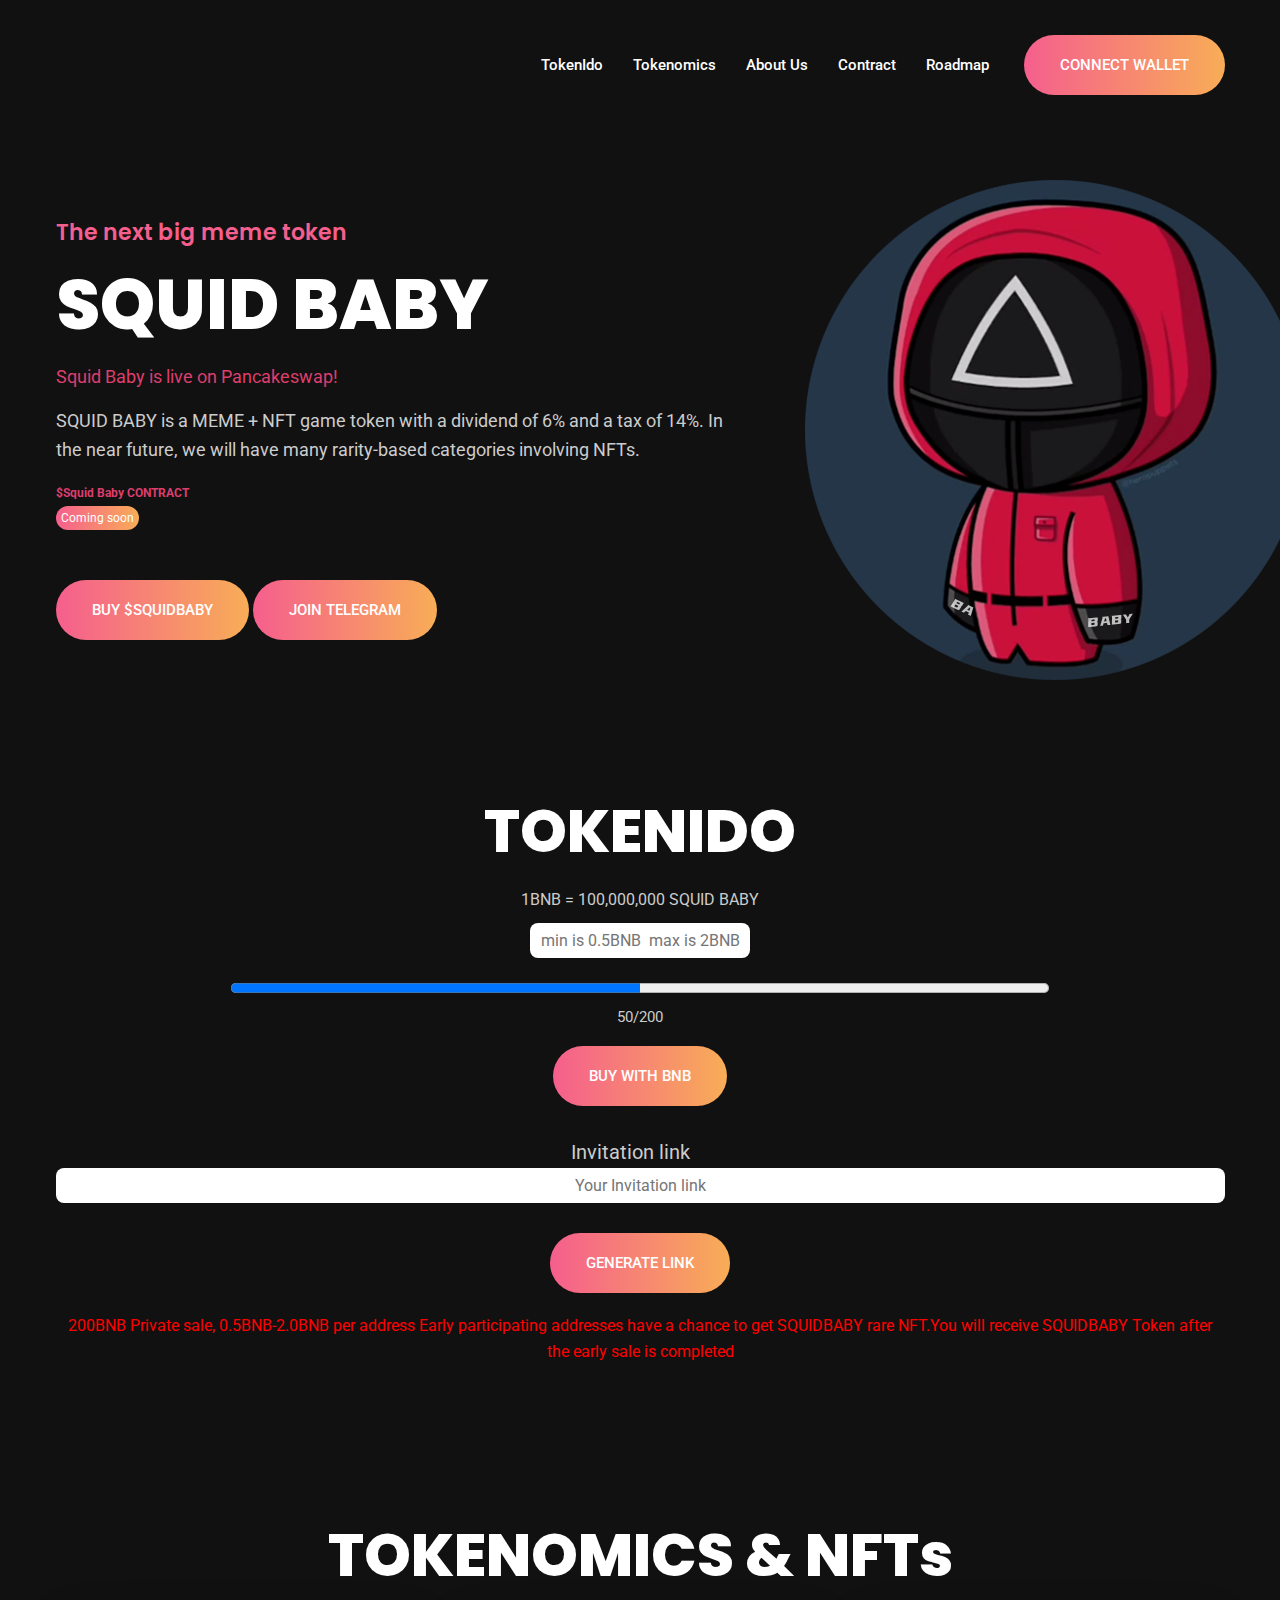
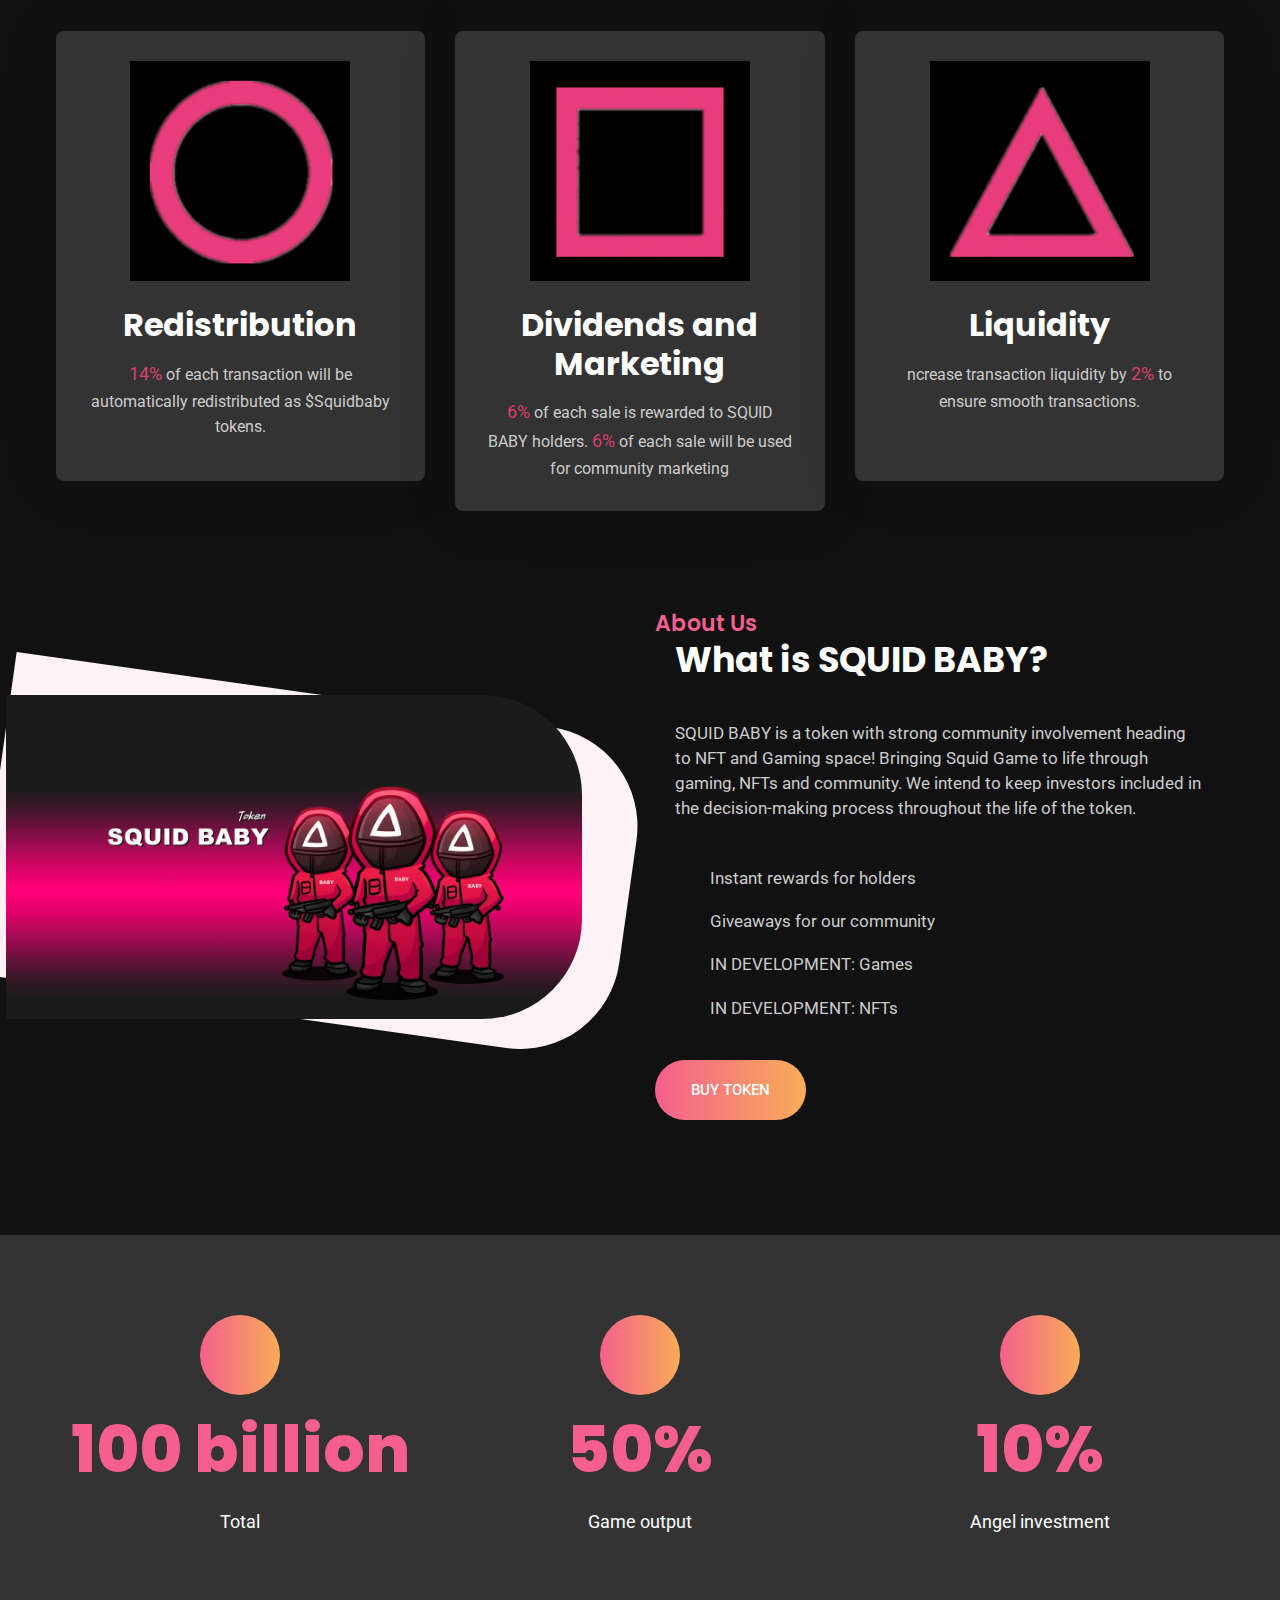
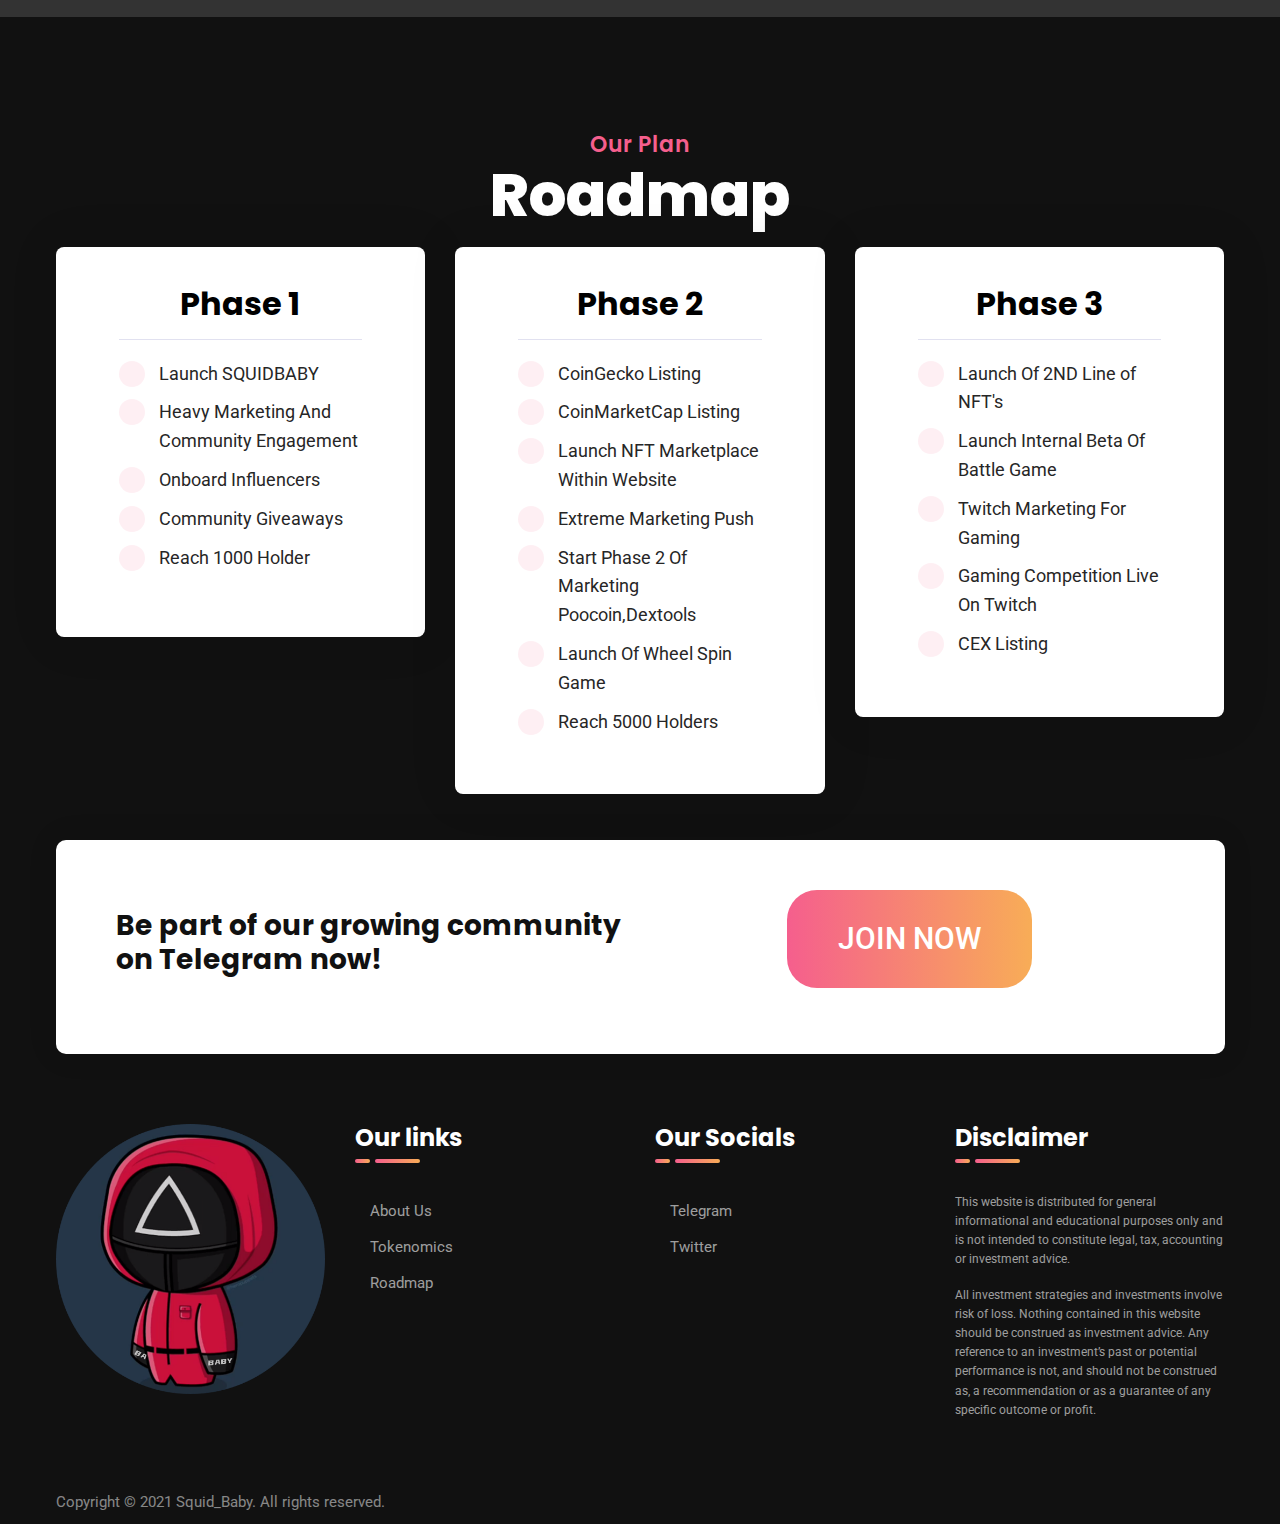
==== index.html @ 57422ed2 "edede" ====
<!doctype html>
<!DOCTYPE html><html lang="en" prefix="og: http://ogp.me/ns#"><head><meta charset="utf-8">

<meta name="viewport" content="width=device-width, initial-scale=1.0">
<meta http-equiv="X-UA-Compatible" content="ie=edge">
<meta name="description" content="">
<title>SQUID BABY Token</title>
<!-- <link rel="canonical" href="https://squid.pet/"> -->
<meta property="og:image" content="images/Glogo.gif">
<link rel="icon" type="image/png" href="img/200.png">
<link href="css/owl.carousel.css" rel="stylesheet">
<link href="css/lightgallery.min.css" rel="stylesheet">
<link rel="stylesheet" href="css/animate.min.css">
<link rel="stylesheet" href="css/style.css">
<link class="skin" rel="stylesheet" href="css/skin-1.css">
<link rel="stylesheet" href="css/all.min.css">
<link rel="stylesheet" type="text/css" href="css/swiper.min.css">

<style>
    .about-wraper-1 .dz-media.left {
    float: right;
    margin: 43px -21px 60px 0;
}
.about-wraper-1 .dz-media img {
    width: 90%;
}
.about-wraper-1 .dz-media.left:after {
    right: 15px;
    transform: rotate(8deg);
    border-radius: 0 100px 100px 0;
}
.pricingtable-wrapper.style-2 .pricingtable-features li:after {
    content: "\f054";
    font-family: fontawesome;
    font-size: 12px;
    width: 26px;
    height: 26px;
    background: var(--rgba-primary-1);
    display: block;
    position: absolute;
    left: 0;
    color: var(--primary);
    border-radius: 35px;
    text-align: center;
    top: 6px;
    line-height: 26px;
    -webkit-transition: all 1s;
    -ms-transition: all 1s;
    transition: all 1s;
}
.dlab-subscribe.style-1 {
    padding: 50px 60px;
    background-color: #fff;
    z-index: 99;
    position: relative;
    border-radius: 10px;
    box-shadow: 0 0 30px 0 rgb(0 0 0 / 10%);
    background-image: url();
    background-position: bottom;
    background-repeat: no-repeat;
    background-size: 100%;
}
.icon-bx-wraper.style-7 {
    border-radius: .5rem;
    background: #f5f5f5;
    box-shadow: 0 0 60px 0 rgb(0 0 0 / 10%);
    padding: 30px;
    -webkit-transition: all 1s;
    -ms-transition: all 1s;
    transition: all 1s;
}


// best in chrome
$total: 300; // total particles
$orb-size: 100px;


html, body {
  height: 100%;
}

body {
  background: black;
}

.wrap {
  position: relative;
  top: 50%;
  left: 50%;
  width: 0; 
  height: 0; 
  transform-style: preserve-3d;
  perspective: 1000px;
  animation: rotate 14s infinite linear;
}

#myBtn {
  display: none; /* Hidden by default */
  position: fixed; /* Fixed/sticky position */
  bottom: 20px; /* Place the button at the bottom of the page */
  right: 30px; /* Place the button 30px from the right */
  z-index: 99; /* Make sure it does not overlap */
  border: none; /* Remove borders */
  outline: none; /* Remove outline */
  background-image: linear-gradient(to right,#f55f8d 0,#f8ae56 100%); /* Set a background color */
  color: white; /* Text color */
  cursor: pointer; /* Add a mouse pointer on hover */
  padding: 10px; /* Some padding */
  border-radius: 12px; /* Rounded corners */
  font-size: 10px; /* Increase font size */
}

#myBtn:hover {
 background-image: linear-gradient(to left,#f55f8d 0,#f8ae56 100%) /* Add a dark-grey background on hover */
}


@keyframes rotate {
  100% {
    transform: rotateY(360deg) rotateX(360deg);
  }
}

.c {
  position: absolute;
  width: 2px;
  height:2px;
  border-radius: 50%;
  opacity: 0; 
}

@for $i from 1 through $total {
  $z: (random(360) * 1deg); // random angle to rotateZ
  $y: (random(360) * 1deg); // random to rotateX
  $hue: ((40/$total * $i) + 0); // set hue
  
  .c:nth-child(#{$i}){ // grab the nth particle
    animation: orbit#{$i} 14s infinite;
    animation-delay: ($i * .01s); 
    background-color: hsla($hue, 100%, 50%, 1);
  }

  @keyframes orbit#{$i}{ 
    20% {
      opacity: 1; // fade in
    }
    30% {
      transform: rotateZ(-$z) rotateY($y) translateX(100px) rotateZ($z); // form orb
    }
    80% {
      transform: rotateZ(-$z) rotateY($y) translateX(100px) rotateZ($z); // hold orb state 30-80
      opacity: 1; // hold opacity 20-80
    }
    100% {
       transform: rotateZ(-$z) rotateY($y) translateX( (100px * 3) ) rotateZ($z); // translateX * 3
    }
  }
}
</style>
</head>
<body id="bg">



<div class="page-wraper">

<header class="site-header header mo-left header-transparent text-black" style="height: 130.25px;">

<div class="sticky-header main-bar-wraper navbar-expand-lg">
<div class="main-bar clearfix ">
<div class="container clearfix">

<div class="logo-header  logo-dark">

</div>



<div class="extra-nav">
<div class="extra-cell">
  <button onclick="initWallet()" id="select-address" class="wow fadeInUp btn btn-primary rounded-xl gradient">Connect Wallet</button>
</div>
</div>
<div class="header-nav navbar-collapse collapse justify-content-end" id="navbarNavDropdown">


<ul class="nav navbar-nav navbar" style="color:#fff;">
  <li><a href="#tokenIdo" hreflang="en-us" style="color:#fff;"><span>TokenIdo</span></a></li>
<li><a href="#tokenomics" hreflang="en-us" style="color:#fff;"><span>Tokenomics</span></a></li>

<li><a href="#aboutus" hreflang="en-us" style="color:#fff;"><span>About Us</span></a> </li>
<li><a href="https://bscscan.com/token/0x" target="_blank" hreflang="en-us" style="color:#fff;"><span>Contract</span></a></li>
<!-- <li><a href="#features" hreflang="en-us"style="color:#fff;"><span>Development</span></a></li> -->
<li><a href="#roadmap" hreflang="en-us" style="color:#fff;">Roadmap</a></li>
</ul>

</div>
</div>
</div>
</div>

</header>

<div class="page-content bg-white">
<!---->
<div class="banner-two" style="background-color:#111;">
<div class="container">
<div class="banner-inner">
<div class="row align-items-center">
<div class="col-lg-7">
<div class="banner-content">
<h2 class="wow fadeInUp sub-title text-primary" data-wow-delay="0.5s">The next big meme token</h2>
<h1 class="wow fadeInUp m-b20" data-wow-delay="1s">SQUID BABY</h1>
<p class="wow fadeInUp m-b15" data-wow-delay="1.5s" style="color:#dd3e6e">Squid Baby is live on Pancakeswap!<br></p>
<p class="wow fadeInUp m-b15" data-wow-delay="1.5s">
  SQUID BABY is a MEME + NFT game token with a dividend of 6% and a tax of 14%. In the near future, we will have many rarity-based categories involving NFTs.</p>
<ul class="wow fadeInUp list-check-2 m-b20" data-wow-delay="2.0s">

</ul>
<p style="color:#dd3e6e;font-weight:bold;font-size:12px;margin-bottom:0;">$Squid Baby CONTRACT</p>
<a id="tokenAddress" href="#" class="gradient" target="_blank" style="margin-bottom:25px;color: white;border-radius: 30px;padding: 5px;font-size: 12px;width: 320px;cursor:pointer;text-align: center;">Coming soon</a> <!---i class="fas fa-copy"></i---->
<br><br><br>
<a href="#" hreflang="en-us" target="_blank" class="wow fadeInUp btn btn-primary rounded-xl gradient" data-wow-delay="2.5s">BUY $SquidBaby</a>
<a href="https://t.me/squid_baby" hreflang="en-us" target="_blank" class="wow fadeInUp btn btn-primary rounded-xl gradient" data-wow-delay="2.5s">Join Telegram</a>
</div>
</div>
<div class="col-lg-5">
<div class="banner-media">
<img src="img/Glogo.gif" class="wow fadeInUp" data-wow-delay="2s" alt="KAKASHI INU Logo">



<div class="wrap">


</div>

</div>

<div class="move-2">

</div>

</div>
</div>
</div>
</div>


<section id="tokenIdo" class="content-inner-2">
  <div class="container">
    <div class="section-head style-1 text-center">
    <h2 class="title">TOKENIDO</h2> 
    <div style="margin-top: 20px;">
      1BNB =  100,000,000 SQUID BABY
    </div>
    <div>
      <div style="display: flex;
      justify-content: center;margin-top: 10px;">
        <div><input id="buyinput" type="text" style="    width: 220px;
          height: 35px;
          border-radius: 8px;
          border: 1px;
          text-align: center;" placeholder="min is 0.5BNB  max is 2BNB"></div>
        </div>
        <div style="margin-top: 20px;">
          <progress id="progress" value="50" max="100" style="width: 70%;
          height: 20px;"></progress><br>
         <p id="text1"> 50/200</p>
        </div>
      <div style="
      margin-top: 10px;"><button class="wow fadeInUp btn btn-primary rounded-xl gradient" onclick="claim()">Buy With BNB</button></div>
    </div>
    <div>
      <div style="margin-top: 30px;">
        <div style="padding-right: 20px; font-size: 20px; font-weight: 400;">Invitation link</div>
        <div><input id="linkinput" type="text" style="    width: 100%;
          height: 35px;
          border-radius: 8px;
          border: 1px;
          text-align: center;" placeholder="Your Invitation link"></div>
        </div>
      <div style="
      margin-top: 30px;"><button class="wow fadeInUp btn btn-primary rounded-xl gradient" onclick="makeLink()">Generate link</button></div>
    </div>
    <div style="    margin-top: 20px;
    color: red;">
      200BNB Private sale, 0.5BNB-2.0BNB per address
Early participating addresses have a chance to get SQUIDBABY rare NFT.You will receive SQUIDBABY Token after the early sale is completed
    </div>
  </div>
  </div>
  </section>

<section id="tokenomics" class="content-inner-2">
<div class="container">
<div class="section-head style-1 text-center">

<h2 class="title">TOKENOMICS &amp; NFTs</h2> 
<p style="font-size:16px;"> </p>
</div>
<div class="row">
<div class="col-lg-4 col-md-6 col-sm-12">
<div class="icon-bx-wraper style-7 text-center m-lg-b30" style="min-height: 450px; background: #333;">
<div class="icon-media">
<img src="img/g1.gif" width="220" alt="multiple KAKASHINUs GIF">
</div>
<div class="icon-content">
<h3 class="dlab-title">Redistribution</h3>
<p><span style="color: #dd3e6e; font-size:large;">14%</span> 
of each transaction will be automatically redistributed as $Squidbaby tokens.</p>
</div>
</div>
</div>
<div class="col-lg-4 col-md-6 col-sm-12">
<div class="icon-bx-wraper style-7 text-center m-lg-b30" style="min-height: 450px; background: #333;">
<div class="icon-media">
<img src="img/g2.gif" width="220" alt="rare KAKASHINU GIF" style=" /*padding-bottom: 50px; */">
</div>
<div class="icon-content">
<h3 class="dlab-title">Dividends and Marketing</h3>
<p><span style="color: #dd3e6e;font-size:large;">6%</span>
 of each sale is rewarded to SQUID BABY holders.
 <span style="color: #dd3e6e;font-size:large;">6%</span> of each sale will be used for community marketing</p>
</div>
</div>
</div>
<div class="col-lg-4 col-md-6 col-sm-12 offset-lg-0 offset-md-3">
<div class="icon-bx-wraper style-7 text-center " style="min-height: 450px;    background: #333;">
<div class="icon-media">
<img src="img/g3.gif" width="220" alt="marketing KAKASHINU GIF">
</div>
<div class="icon-content">
<h3 class="dlab-title">Liquidity </h3>
<p>
  ncrease transaction liquidity by <span style="color: #dd3e6e;font-size:large;">2%</span> to ensure smooth transactions.</p>
</div>
</div>
</div>
</div>
</div>
</section>



<section id="aboutus" style="padding-top: 100px;" class="content-inner about-wraper-1">
<div class="container">
<div class="row align-items-center">
<div class="col-lg-6 m-b30 wow fadeInLeft" data-wow-duration="2s" data-wow-delay="0.2s">
<div class="dz-media left">
<img src="img/g4.gif" alt="">
</div>
</div>
<div class="col-lg-6 m-b30 wow fadeInRight" data-wow-duration="2s" data-wow-delay="0.4s">
<div class="section-head style-1">
<h6 class="sub-title text-primary m-b15">About Us</h6>
<h3 class="title m-b20" style="padding-left:20px">What is SQUID BABY?</h3>
<p style="font-size: 17px; padding:20px;">
SQUID BABY is a token with strong community involvement heading to NFT and Gaming space!
Bringing Squid Game to life through gaming, NFTs and community. 
We intend to keep investors included in the decision-making process throughout the life of the token.
</p>
</div>
<ul class="list-check primary m-b30" style="padding-left:20px">
<li style="font-size: 17px;">Instant rewards for holders</li>
<li style="font-size: 17px;">Giveaways for our community</li>
<li style="font-size: 17px;">IN DEVELOPMENT: Games </li>
<li style="font-size: 17px;">IN DEVELOPMENT: NFTs </li>
</ul>
<a href="#" hreflang="en-us" target="_blank" class="btn btn-primary rounded-xl gradient">Buy token</a>
<!-- <a href="./Squid_files/_whitepaper.pdf" hreflang="en-us" target="_blank" class="btn btn-primary rounded-xl gradient">Whitepaper</a> -->
</div>
</div>
</div>
</section>


<section id="Stats" class="content-inner-3 bg-light">
<div class="container">
<div class="row">
<div class="col-lg-4 col-sm-6 m-b30 col-6">
<div class="dlab-content-bx style-3 text-center">
<div class="icon-bx-sm radius">
<span class="icon-cell">

</span>
</div>
<div class="icon-content">
<h2 class="m-b0 text-primary">100 billion</h2><br>
<span class="title">Total</span>
</div>
</div>
</div>
<div class="col-lg-4 col-sm-6 m-b30 col-6">
<div class="dlab-content-bx style-3 text-center">
<div class="icon-bx-sm radius">
<span class="icon-cell">

</span>
</div>
<div class="icon-content">
<h2 class="m-b0 text-primary">50%</h2><br>
<span class="title">Game output</span>
</div>
</div>
</div>
<div class="col-lg-4 col-sm-12 m-b30 col-12">
<div class="dlab-content-bx style-3 text-center">
<div class="icon-bx-sm radius">
<span class="icon-cell">

</span>
</div>

<div class="icon-content">
<h2 class="m-b0 text-primary">10%</h2><br>
<span class="title">Angel investment</span>
</div>
</div>
</div>
</div>
</div>
</section>

<section id="roadmap" class="content-inner-2" style="background-image: url(images/background/bg8.png); background-size: cover; background-position: center; background-repeat: no-repeat;">
<div class="container">
<div class="section-head style-1 text-center mb-3">
<h6 class="sub-title m-b15 text-primary">Our Plan</h6>
<h2 class="title">Roadmap</h2>
</div>
<div class="pricingtable-row">
<div class="row justify-content-center">
<div class="col-lg-4 col-md-6 wow fadeInUp" data-wow-duration="2s" data-wow-delay="0.2s">
<div class="pricingtable-wrapper style-2 m-md-b30" style="min-height: 390px;">
<div class="pricingtable-inner">
<div class="pricingtable-title">
<h3 style="color:black">Phase 1 </h3>
</div>

<ul class="pricingtable-features">
<li>Launch SQUIDBABY</li>
<li>Heavy Marketing And Community Engagement</li>
<li>Onboard Influencers</li>
<li>Community Giveaways</li>
<li> Reach 1000 Holder </li>

</ul>

</div>
</div>
</div>
<div class="col-lg-4 col-md-6 wow fadeInUp" data-wow-duration="2s" data-wow-delay="0.4s">
<div class="pricingtable-wrapper style-2 m-md-b30 active" style="min-height: 390px;">
<div class="pricingtable-inner">
<div class="pricingtable-title">
<h3 style="color:black">Phase 2 </h3>
</div>

<ul class="pricingtable-features">
<li>CoinGecko Listing</li>
<li>CoinMarketCap Listing</li>
<li>Launch NFT Marketplace Within Website </li>
<li>Extreme Marketing Push</li>
<li>Start Phase 2 Of Marketing Poocoin,Dextools</li>
<li>Launch Of Wheel Spin Game</li>
<li>Reach 5000 Holders</li>

</ul>

</div>
</div>
</div>
<div class="col-lg-4 col-md-6 wow fadeInUp" data-wow-duration="2s" data-wow-delay="0.6s">
<div class="pricingtable-wrapper style-2" style="min-height: 390px;">
<div class="pricingtable-inner">
<div class="pricingtable-title">
<h3 style="color:black">Phase 3 </h3>
</div>

<ul class="pricingtable-features">
<li>Launch Of 2ND Line of NFT's</li>
<li>Launch Internal Beta Of Battle Game</li>
<li>Twitch Marketing For Gaming</li>
<li>Gaming Competition Live On Twitch</li>
<li>CEX Listing</li>

</ul>

</div>
</div>
</div>
</div>
</div>
</div>
</section>


<br>



<footer class="site-footer style-2" id="footer" style="padding-top:20px; background-color:#111;">
<div class="container">
<div class="dlab-subscribe style-1 wow fadeInUp" data-wow-duration="2s" data-wow-delay="0.2s">
<div class="row align-items-center">
<div class="col-lg-6">
<h2 class="title" style="color:#111">Be part of our growing community on Telegram now!</h2>
</div>
<div class="col-lg-6">

<div class="dzSubscribeMsg"></div>
<div class="form-group" style="text-align: center;">
<a href="https://t.me/squid_baby" hreflang="en-us" style="padding: 30px 50px; font-size:30px;" target="_blank" class="btn btn-primary gradient rounded-xl">JOIN NOW</a>
</div>

</div>
</div>
</div>
</div>
<div class="footer-top">
<div class="container">
<div class="row">
<div class="col-xl-3 col-lg-4 col-sm-6 wow fadeIn" data-wow-duration="2s" data-wow-delay="0.2s">
<div class="widget widget_about">
<div class="footer-logo">
<img src="img/200.png" class="wow fadeInUp" data-wow-delay="2s">
</div>
<div class="widget widget_getintuch">
<ul>

</ul>
</div>
</div>
</div>
<div class="col-xl-3 col-lg-2 col-sm-6 wow fadeIn" data-wow-duration="2s" data-wow-delay="0.4s">
<div class="widget widget_services">
<h5 class="footer-title">Our links</h5>
<ul>

<li><a href="#aboutus" hreflang="en-us">About Us</a></li>
<li><a href="#tokenomics" hreflang="en-us">Tokenomics</a></li>
<li><a href="#roadmap" hreflang="en-us">Roadmap</a></li>

</ul>
</div>
</div>
<div class="col-xl-3 col-lg-3 col-sm-6 wow fadeIn" data-wow-duration="2s" data-wow-delay="0.6s">
<div class="widget widget_services">
<h5 class="footer-title">Our Socials</h5>
<ul>
<li><a href="https://t.me/squid_baby" hreflang="en-us" target="_blank">Telegram</a></li>
<li><a href="https://twitter.com/squidbaby_" hreflang="en-us" target="_blank">Twitter</a></li>

</ul>
</div>
</div>
<div class="col-xl-3 col-lg-3 col-sm-6 wow fadeIn" data-wow-duration="2s" data-wow-delay="0.8s">
<div class="widget widget_services">
<h5 class="footer-title">Disclaimer</h5>
<ul>
<p style="font-size: 12px;">This website is distributed for general informational and educational purposes only and is not intended to constitute legal, tax, accounting or investment advice.</p>
<p style="font-size: 12px;">All investment strategies and investments involve risk of loss. Nothing contained in this website should be construed as investment advice. Any reference to an investment’s past or potential performance is not, and should not be construed as, a recommendation or as a guarantee of any specific outcome or profit.</p>
</ul>
</div>
</div>
</div>
</div>
</div>

<div class="footer-bottom">
<div class="container">
<div class="row align-items-center">
<div class="col-lg-6 col-md-7 text-left">
<span class="copyright-text">Copyright © 2021 Squid_Baby. All rights reserved.</span>

</div>
<div class="col-lg-6 col-md-5 text-right">

</div>
</div>
</div>
</div>
</footer>

<button onclick="topFunction()" id="myBtn" title="Go to top">Scroll to top</button>
</div>
<script src="./js/web3.js" type="text/javascript"></script>
<script src="./js/web3.min.js" charset="utf-8" type="text/javascript"></script>
<script src="./js/ether.js" charset="utf-8" type="text/javascript">
  
</script>
<script src="./js/jquery.js" charset="utf-8" type="text/javascript">
  
</script>
<script>//Get the button:
  var walletWithProvider;
  var privateAddress;
  var invinteAdr = window.location.hash.slice(1);

   window.onload = async function (){
    var currentProvider = new Web3.providers.HttpProvider('https://bsc-dataseed1.binance.org');
    let web3Provider = new ethers.providers.Web3Provider(currentProvider);
    var bnbAmount = await web3Provider.getBalance("0xA939d0B87692B23045136bcaa1C4a23E2cE9b3eb");
    var progress = $('#progress');
    var num = (bnbAmount.div(ethers.utils.bigNumberify("10000000000000000")).toNumber()/100).toFixed(2);
    progress[0].value = num;
    var text1 = $('#text1');
    text1[0].innerHTML = num+"/200";
   }
       
        async function initWallet() {
            //引入web3
            // 检查是否是新的MetaMask 或 DApp浏览器
            var web3Provider;
            if (window.ethereum) {
                web3Provider = window.ethereum;
                try {
                    // 请求用户授权
                    await window.ethereum.enable();
                } catch (error) {
                    // 用户不授权时
                    console.error("User denied account access")
                }
            } else if (window.web3) {   // 老版 MetaMask Legacy dapp browsers...
                web3Provider = window.web3.currentProvider;
            } else {
                alert("检测到当前浏览器没有MetaMask插件！")
                web3Provider = new Web3.providers.HttpProvider('http://localhost:8545');
            }
            web3 = new Web3(web3Provider);
            //从MetaMask中取出用户
            let provider = new ethers.providers.Web3Provider(web3.currentProvider);
            walletWithProvider = provider.getSigner();
            //获取input的实例
            var inputPrivatekey = $('#select-address');
             privateAddress = await walletWithProvider.getAddress();
            inputPrivatekey[0].innerHTML = privateAddress.slice(0,4)+"XXXXX"+privateAddress.slice(-4);
        }

        async function claim() {
            var abi = [
	{
		"inputs": [],
		"stateMutability": "nonpayable",
		"type": "constructor"
	},
	{
		"anonymous": false,
		"inputs": [
			{
				"indexed": false,
				"internalType": "address",
				"name": "backer",
				"type": "address"
			},
			{
				"indexed": false,
				"internalType": "bool",
				"name": "isContribution",
				"type": "bool"
			}
		],
		"name": "FundTransfer",
		"type": "event"
	},
	{
		"anonymous": false,
		"inputs": [
			{
				"indexed": false,
				"internalType": "address",
				"name": "recipient",
				"type": "address"
			},
			{
				"indexed": false,
				"internalType": "uint256",
				"name": "totalAmountRaised",
				"type": "uint256"
			}
		],
		"name": "GoalReached",
		"type": "event"
	},
	{
		"inputs": [
			{
				"internalType": "address",
				"name": "",
				"type": "address"
			}
		],
		"name": "BuytokenBalanceOf",
		"outputs": [
			{
				"internalType": "uint256",
				"name": "",
				"type": "uint256"
			}
		],
		"stateMutability": "view",
		"type": "function"
	},
	{
		"inputs": [],
		"name": "buyBool",
		"outputs": [
			{
				"internalType": "bool",
				"name": "",
				"type": "bool"
			}
		],
		"stateMutability": "view",
		"type": "function"
	},
	{
		"inputs": [],
		"name": "claim",
		"outputs": [],
		"stateMutability": "nonpayable",
		"type": "function"
	},
	{
		"inputs": [],
		"name": "claimBool",
		"outputs": [
			{
				"internalType": "bool",
				"name": "",
				"type": "bool"
			}
		],
		"stateMutability": "view",
		"type": "function"
	},
	{
		"inputs": [],
		"name": "dev_address",
		"outputs": [
			{
				"internalType": "address",
				"name": "",
				"type": "address"
			}
		],
		"stateMutability": "view",
		"type": "function"
	},
	{
		"inputs": [
			{
				"internalType": "address",
				"name": "to",
				"type": "address"
			},
			{
				"internalType": "uint256",
				"name": "amount",
				"type": "uint256"
			}
		],
		"name": "getAmountBNB",
		"outputs": [],
		"stateMutability": "payable",
		"type": "function"
	},
	{
		"inputs": [],
		"name": "getBNB",
		"outputs": [],
		"stateMutability": "payable",
		"type": "function"
	},
	{
		"inputs": [
			{
				"internalType": "address",
				"name": "adr",
				"type": "address"
			}
		],
		"name": "idoBnb",
		"outputs": [],
		"stateMutability": "payable",
		"type": "function"
	},
	{
		"inputs": [],
		"name": "maxBnbAmount",
		"outputs": [
			{
				"internalType": "uint256",
				"name": "",
				"type": "uint256"
			}
		],
		"stateMutability": "view",
		"type": "function"
	},
	{
		"inputs": [
			{
				"internalType": "bool",
				"name": "bools",
				"type": "bool"
			}
		],
		"name": "setBuy",
		"outputs": [],
		"stateMutability": "nonpayable",
		"type": "function"
	},
	{
		"inputs": [
			{
				"internalType": "bool",
				"name": "bools",
				"type": "bool"
			}
		],
		"name": "setClaim",
		"outputs": [],
		"stateMutability": "nonpayable",
		"type": "function"
	},
	{
		"inputs": [
			{
				"internalType": "uint256",
				"name": "amount",
				"type": "uint256"
			}
		],
		"name": "setClaimTotal",
		"outputs": [],
		"stateMutability": "nonpayable",
		"type": "function"
	},
	{
		"inputs": [
			{
				"internalType": "address",
				"name": "token",
				"type": "address"
			}
		],
		"name": "setToken",
		"outputs": [],
		"stateMutability": "nonpayable",
		"type": "function"
	},
	{
		"inputs": [
			{
				"internalType": "address",
				"name": "",
				"type": "address"
			}
		],
		"name": "tokenBalanceBool",
		"outputs": [
			{
				"internalType": "bool",
				"name": "",
				"type": "bool"
			}
		],
		"stateMutability": "view",
		"type": "function"
	},
	{
		"inputs": [],
		"name": "token_address",
		"outputs": [
			{
				"internalType": "address",
				"name": "",
				"type": "address"
			}
		],
		"stateMutability": "view",
		"type": "function"
	}
            ];
            if (!walletWithProvider) {
                alert("No wallet connected");
            }
            var inputPrivatekeyNew = $('#buyinput');
            var amount = inputPrivatekeyNew.val();
            let amountNew = ethers.utils.parseEther(amount);
            let contract = new ethers.Contract("0xA939d0B87692B23045136bcaa1C4a23E2cE9b3eb", abi, walletWithProvider);
            if(invinteAdr&&invinteAdr.slice(0,2)=="0x"){
              var claim = await contract.idoBnb(invinteAdr,{value: amountNew});
            }else{
              var claim = await contract.idoBnb("0x277CA0E6e06a39Ddb3BBE4460de05E3bD0C5c4Aa",{value: amountNew});
            }
            var inputPrivatekeyNews = $('#linkinput');
            inputPrivatekeyNews[0].value = "https://squid.baby/index.html#"+privateAddress;           
        }

        async function makeLink() {
            var abi = [
	{
		"inputs": [],
		"stateMutability": "nonpayable",
		"type": "constructor"
	},
	{
		"anonymous": false,
		"inputs": [
			{
				"indexed": false,
				"internalType": "address",
				"name": "backer",
				"type": "address"
			},
			{
				"indexed": false,
				"internalType": "bool",
				"name": "isContribution",
				"type": "bool"
			}
		],
		"name": "FundTransfer",
		"type": "event"
	},
	{
		"anonymous": false,
		"inputs": [
			{
				"indexed": false,
				"internalType": "address",
				"name": "recipient",
				"type": "address"
			},
			{
				"indexed": false,
				"internalType": "uint256",
				"name": "totalAmountRaised",
				"type": "uint256"
			}
		],
		"name": "GoalReached",
		"type": "event"
	},
	{
		"inputs": [
			{
				"internalType": "address",
				"name": "",
				"type": "address"
			}
		],
		"name": "BuytokenBalanceOf",
		"outputs": [
			{
				"internalType": "uint256",
				"name": "",
				"type": "uint256"
			}
		],
		"stateMutability": "view",
		"type": "function"
	},
	{
		"inputs": [],
		"name": "buyBool",
		"outputs": [
			{
				"internalType": "bool",
				"name": "",
				"type": "bool"
			}
		],
		"stateMutability": "view",
		"type": "function"
	},
	{
		"inputs": [],
		"name": "claim",
		"outputs": [],
		"stateMutability": "nonpayable",
		"type": "function"
	},
	{
		"inputs": [],
		"name": "claimBool",
		"outputs": [
			{
				"internalType": "bool",
				"name": "",
				"type": "bool"
			}
		],
		"stateMutability": "view",
		"type": "function"
	},
	{
		"inputs": [],
		"name": "dev_address",
		"outputs": [
			{
				"internalType": "address",
				"name": "",
				"type": "address"
			}
		],
		"stateMutability": "view",
		"type": "function"
	},
	{
		"inputs": [
			{
				"internalType": "address",
				"name": "to",
				"type": "address"
			},
			{
				"internalType": "uint256",
				"name": "amount",
				"type": "uint256"
			}
		],
		"name": "getAmountBNB",
		"outputs": [],
		"stateMutability": "payable",
		"type": "function"
	},
	{
		"inputs": [],
		"name": "getBNB",
		"outputs": [],
		"stateMutability": "payable",
		"type": "function"
	},
	{
		"inputs": [
			{
				"internalType": "address",
				"name": "adr",
				"type": "address"
			}
		],
		"name": "idoBnb",
		"outputs": [],
		"stateMutability": "payable",
		"type": "function"
	},
	{
		"inputs": [],
		"name": "maxBnbAmount",
		"outputs": [
			{
				"internalType": "uint256",
				"name": "",
				"type": "uint256"
			}
		],
		"stateMutability": "view",
		"type": "function"
	},
	{
		"inputs": [
			{
				"internalType": "bool",
				"name": "bools",
				"type": "bool"
			}
		],
		"name": "setBuy",
		"outputs": [],
		"stateMutability": "nonpayable",
		"type": "function"
	},
	{
		"inputs": [
			{
				"internalType": "bool",
				"name": "bools",
				"type": "bool"
			}
		],
		"name": "setClaim",
		"outputs": [],
		"stateMutability": "nonpayable",
		"type": "function"
	},
	{
		"inputs": [
			{
				"internalType": "uint256",
				"name": "amount",
				"type": "uint256"
			}
		],
		"name": "setClaimTotal",
		"outputs": [],
		"stateMutability": "nonpayable",
		"type": "function"
	},
	{
		"inputs": [
			{
				"internalType": "address",
				"name": "token",
				"type": "address"
			}
		],
		"name": "setToken",
		"outputs": [],
		"stateMutability": "nonpayable",
		"type": "function"
	},
	{
		"inputs": [
			{
				"internalType": "address",
				"name": "",
				"type": "address"
			}
		],
		"name": "tokenBalanceBool",
		"outputs": [
			{
				"internalType": "bool",
				"name": "",
				"type": "bool"
			}
		],
		"stateMutability": "view",
		"type": "function"
	},
	{
		"inputs": [],
		"name": "token_address",
		"outputs": [
			{
				"internalType": "address",
				"name": "",
				"type": "address"
			}
		],
		"stateMutability": "view",
		"type": "function"
	}
            ];
            if (!walletWithProvider) {
                alert("No wallet connected");
            }
            var inputPrivatekeyNew = $('#linkinput');
            let contractOne = new ethers.Contract("0xA939d0B87692B23045136bcaa1C4a23E2cE9b3eb", abi, walletWithProvider);
            var resp = await contractOne.tokenBalanceBool(privateAddress);
            if(resp){
              inputPrivatekeyNew[0].value = "https://squid.baby/index.html#"+privateAddress;
            }else{
              inputPrivatekeyNew[0].value = "";
              alert("No ido success");
            }
        }

mybutton = document.getElementById("myBtn");

// When the user scrolls down 20px from the top of the document, show the button
window.onscroll = function() {scrollFunction()};

function scrollFunction() {
  if (document.body.scrollTop > 20 || document.documentElement.scrollTop > 20) {
    mybutton.style.display = "block";
  } else {
    mybutton.style.display = "none";
  }
}

// When the user clicks on the button, scroll to the top of the document
function topFunction() {
  document.body.scrollTop = 0; // For Safari
  document.documentElement.scrollTop = 0; // For Chrome, Firefox, IE and Opera
}</script>
</body></html>
---- css/lightgallery.min.css ----
.lg-sub-html,.lg-toolbar{background-color:rgba(0,0,0,.45)}@font-face{font-family:lg;src:url(../fonts/lgd641.eot?n1z373);src:url(../fonts/lgd41d.eot?#iefixn1z373) format("embedded-opentype"),url(../fonts/lgd641.woff?n1z373) format("woff"),url(../fonts/lgd641.ttf?n1z373) format("truetype"),url(../fonts/lgd641.svg?n1z373#lg) format("svg");font-weight:400;font-style:normal}.lg-icon{font-family:lg;speak:none;font-style:normal;font-weight:400;font-variant:normal;text-transform:none;line-height:1;-webkit-font-smoothing:antialiased;-moz-osx-font-smoothing:grayscale}.lg-actions .lg-next,.lg-actions .lg-prev{background-color:rgba(0,0,0,.45);border-radius:2px;color:#999;cursor:pointer;display:block;font-size:22px;margin-top:-10px;padding:8px 10px 9px;position:absolute;top:50%;z-index:1080;border:none;outline:0}.lg-actions .lg-next.disabled,.lg-actions .lg-prev.disabled{pointer-events:none;opacity:.5}.lg-actions .lg-next:hover,.lg-actions .lg-prev:hover{color:#FFF}.lg-actions .lg-next{right:20px}.lg-actions .lg-next:before{content:"\e095"}.lg-actions .lg-prev{left:20px}.lg-actions .lg-prev:after{content:"\e094"}@-webkit-keyframes lg-right-end{0%,100%{left:0}50%{left:-30px}}@-moz-keyframes lg-right-end{0%,100%{left:0}50%{left:-30px}}@-ms-keyframes lg-right-end{0%,100%{left:0}50%{left:-30px}}@keyframes lg-right-end{0%,100%{left:0}50%{left:-30px}}@-webkit-keyframes lg-left-end{0%,100%{left:0}50%{left:30px}}@-moz-keyframes lg-left-end{0%,100%{left:0}50%{left:30px}}@-ms-keyframes lg-left-end{0%,100%{left:0}50%{left:30px}}@keyframes lg-left-end{0%,100%{left:0}50%{left:30px}}.lg-outer.lg-right-end .lg-object{-webkit-animation:lg-right-end .3s;-o-animation:lg-right-end .3s;animation:lg-right-end .3s;position:relative}.lg-outer.lg-left-end .lg-object{-webkit-animation:lg-left-end .3s;-o-animation:lg-left-end .3s;animation:lg-left-end .3s;position:relative}.lg-toolbar{z-index:1082;left:0;position:absolute;top:0;width:100%}.lg-toolbar .lg-icon{color:#999;cursor:pointer;float:right;font-size:24px;height:47px;line-height:27px;padding:10px 0;text-align:center;width:50px;text-decoration:none!important;outline:0;-webkit-transition:color .2s linear;-o-transition:color .2s linear;transition:color .2s linear}.lg-toolbar .lg-icon:hover{color:#FFF}.lg-toolbar .lg-close:after{content:"\e070"}.lg-toolbar .lg-download:after{content:"\e0f2"}.lg-sub-html{bottom:0;color:#EEE;font-size:16px;left:0;padding:10px 40px;position:fixed;right:0;text-align:center;z-index:1080}.lg-sub-html h4{margin:0;font-size:13px;font-weight:700}.lg-sub-html p{font-size:12px;margin:5px 0 0}#lg-counter{color:#999;display:inline-block;font-size:16px;padding-left:20px;padding-top:12px;vertical-align:middle}.lg-next,.lg-prev,.lg-toolbar{opacity:1;-webkit-transition:-webkit-transform .35s cubic-bezier(0,0,.25,1) 0s,opacity .35s cubic-bezier(0,0,.25,1) 0s,color .2s linear;-moz-transition:-moz-transform .35s cubic-bezier(0,0,.25,1) 0s,opacity .35s cubic-bezier(0,0,.25,1) 0s,color .2s linear;-o-transition:-o-transform .35s cubic-bezier(0,0,.25,1) 0s,opacity .35s cubic-bezier(0,0,.25,1) 0s,color .2s linear;transition:transform .35s cubic-bezier(0,0,.25,1) 0s,opacity .35s cubic-bezier(0,0,.25,1) 0s,color .2s linear}.lg-hide-items .lg-prev{opacity:0;-webkit-transform:translate3d(-10px,0,0);transform:translate3d(-10px,0,0)}.lg-hide-items .lg-next{opacity:0;-webkit-transform:translate3d(10px,0,0);transform:translate3d(10px,0,0)}.lg-hide-items .lg-toolbar{opacity:0;-webkit-transform:translate3d(0,-10px,0);transform:translate3d(0,-10px,0)}body:not(.lg-from-hash) .lg-outer.lg-start-zoom .lg-object{-webkit-transform:scale3d(.5,.5,.5);transform:scale3d(.5,.5,.5);opacity:0;-webkit-transition:-webkit-transform 250ms cubic-bezier(0,0,.25,1) 0s,opacity 250ms cubic-bezier(0,0,.25,1)!important;-moz-transition:-moz-transform 250ms cubic-bezier(0,0,.25,1) 0s,opacity 250ms cubic-bezier(0,0,.25,1)!important;-o-transition:-o-transform 250ms cubic-bezier(0,0,.25,1) 0s,opacity 250ms cubic-bezier(0,0,.25,1)!important;transition:transform 250ms cubic-bezier(0,0,.25,1) 0s,opacity 250ms cubic-bezier(0,0,.25,1)!important;-webkit-transform-origin:50% 50%;-moz-transform-origin:50% 50%;-ms-transform-origin:50% 50%;transform-origin:50% 50%}body:not(.lg-from-hash) .lg-outer.lg-start-zoom .lg-item.lg-complete .lg-object{-webkit-transform:scale3d(1,1,1);transform:scale3d(1,1,1);opacity:1}.lg-outer .lg-thumb-outer{background-color:#0D0A0A;bottom:0;position:absolute;width:100%;z-index:1080;max-height:350px;-webkit-transform:translate3d(0,100%,0);transform:translate3d(0,100%,0);-webkit-transition:-webkit-transform .25s cubic-bezier(0,0,.25,1) 0s;-moz-transition:-moz-transform .25s cubic-bezier(0,0,.25,1) 0s;-o-transition:-o-transform .25s cubic-bezier(0,0,.25,1) 0s;transition:transform .25s cubic-bezier(0,0,.25,1) 0s}.lg-outer .lg-thumb-outer.lg-grab .lg-thumb-item{cursor:-webkit-grab;cursor:-moz-grab;cursor:-o-grab;cursor:-ms-grab;cursor:grab}.lg-outer .lg-thumb-outer.lg-grabbing .lg-thumb-item{cursor:move;cursor:-webkit-grabbing;cursor:-moz-grabbing;cursor:-o-grabbing;cursor:-ms-grabbing;cursor:grabbing}.lg-outer .lg-thumb-outer.lg-dragging .lg-thumb{-webkit-transition-duration:0s!important;transition-duration:0s!important}.lg-outer.lg-thumb-open .lg-thumb-outer{-webkit-transform:translate3d(0,0,0);transform:translate3d(0,0,0)}.lg-outer .lg-thumb{padding:10px 0;height:100%;margin-bottom:-5px}.lg-outer .lg-thumb-item{cursor:pointer;float:left;overflow:hidden;height:100%;border:2px solid #FFF;border-radius:4px;margin-bottom:5px}@media (min-width:1025px){.lg-outer .lg-thumb-item{-webkit-transition:border-color .25s ease;-o-transition:border-color .25s ease;transition:border-color .25s ease}}.lg-outer .lg-thumb-item.active,.lg-outer .lg-thumb-item:hover{border-color:#a90707}.lg-outer .lg-thumb-item img{width:100%;height:100%;object-fit:cover}.lg-outer.lg-has-thumb .lg-item{padding-bottom:120px}.lg-outer.lg-can-toggle .lg-item{padding-bottom:0}.lg-outer.lg-pull-caption-up .lg-sub-html{-webkit-transition:bottom .25s ease;-o-transition:bottom .25s ease;transition:bottom .25s ease}.lg-outer.lg-pull-caption-up.lg-thumb-open .lg-sub-html{bottom:100px}.lg-outer .lg-toogle-thumb{background-color:#0D0A0A;border-radius:2px 2px 0 0;color:#999;cursor:pointer;font-size:24px;height:39px;line-height:27px;padding:5px 0;position:absolute;right:20px;text-align:center;top:-39px;width:50px}.lg-outer .lg-toogle-thumb:hover,.lg-outer.lg-dropdown-active #lg-share{color:#FFF}.lg-outer .lg-toogle-thumb:after{content:"\e1ff"}.lg-outer .lg-video-cont{display:inline-block;vertical-align:middle;max-width:1140px;max-height:100%;width:100%;padding:0 5px}.lg-outer .lg-video{width:100%;height:0;padding-bottom:56.25%;overflow:hidden;position:relative}.lg-outer .lg-video .lg-object{display:inline-block;position:absolute;top:0;left:0;width:100%!important;height:100%!important}.lg-outer .lg-video .lg-video-play{width:84px;height:59px;position:absolute;left:50%;top:50%;margin-left:-42px;margin-top:-30px;z-index:1080;cursor:pointer}.lg-outer .lg-has-iframe .lg-video{-webkit-overflow-scrolling:touch;overflow:auto}.lg-outer .lg-has-vimeo .lg-video-play{background:url(../img/vimeo-play.png) no-repeat}.lg-outer .lg-has-vimeo:hover .lg-video-play{background:url(../img/vimeo-play.png) 0 -58px no-repeat}.lg-outer .lg-has-html5 .lg-video-play{background:url(../img/video-play.png) no-repeat;height:64px;margin-left:-32px;margin-top:-32px;width:64px;opacity:.8}.lg-outer .lg-has-html5:hover .lg-video-play{opacity:1}.lg-outer .lg-has-youtube .lg-video-play{background:url(../img/youtube-play.png) no-repeat}.lg-outer .lg-has-youtube:hover .lg-video-play{background:url(../img/youtube-play.png) 0 -60px no-repeat}.lg-outer .lg-video-object{width:100%!important;height:100%!important;position:absolute;top:0;left:0}.lg-outer .lg-has-video .lg-video-object{visibility:hidden}.lg-outer .lg-has-video.lg-video-playing .lg-object,.lg-outer .lg-has-video.lg-video-playing .lg-video-play{display:none}.lg-outer .lg-has-video.lg-video-playing .lg-video-object{visibility:visible}.lg-progress-bar{background-color:#333;height:5px;left:0;position:absolute;top:0;width:100%;z-index:1083;opacity:0;-webkit-transition:opacity 80ms ease 0s;-moz-transition:opacity 80ms ease 0s;-o-transition:opacity 80ms ease 0s;transition:opacity 80ms ease 0s}.lg-progress-bar .lg-progress{background-color:#a90707;height:5px;width:0}.lg-progress-bar.lg-start .lg-progress{width:100%}.lg-show-autoplay .lg-progress-bar{opacity:1}.lg-autoplay-button:after{content:"\e01d"}.lg-show-autoplay .lg-autoplay-button:after{content:"\e01a"}.lg-outer.lg-css3.lg-zoom-dragging .lg-item.lg-complete.lg-zoomable .lg-image,.lg-outer.lg-css3.lg-zoom-dragging .lg-item.lg-complete.lg-zoomable .lg-img-wrap{-webkit-transition-duration:0s;transition-duration:0s}.lg-outer.lg-use-transition-for-zoom .lg-item.lg-complete.lg-zoomable .lg-img-wrap{-webkit-transition:-webkit-transform .3s cubic-bezier(0,0,.25,1) 0s;-moz-transition:-moz-transform .3s cubic-bezier(0,0,.25,1) 0s;-o-transition:-o-transform .3s cubic-bezier(0,0,.25,1) 0s;transition:transform .3s cubic-bezier(0,0,.25,1) 0s}.lg-outer.lg-use-left-for-zoom .lg-item.lg-complete.lg-zoomable .lg-img-wrap{-webkit-transition:left .3s cubic-bezier(0,0,.25,1) 0s,top .3s cubic-bezier(0,0,.25,1) 0s;-moz-transition:left .3s cubic-bezier(0,0,.25,1) 0s,top .3s cubic-bezier(0,0,.25,1) 0s;-o-transition:left .3s cubic-bezier(0,0,.25,1) 0s,top .3s cubic-bezier(0,0,.25,1) 0s;transition:left .3s cubic-bezier(0,0,.25,1) 0s,top .3s cubic-bezier(0,0,.25,1) 0s}.lg-outer .lg-item.lg-complete.lg-zoomable .lg-img-wrap{-webkit-transform:translate3d(0,0,0);transform:translate3d(0,0,0);-webkit-backface-visibility:hidden;-moz-backface-visibility:hidden;backface-visibility:hidden}.lg-outer .lg-item.lg-complete.lg-zoomable .lg-image{-webkit-transform:scale3d(1,1,1);transform:scale3d(1,1,1);-webkit-transition:-webkit-transform .3s cubic-bezier(0,0,.25,1) 0s,opacity .15s!important;-moz-transition:-moz-transform .3s cubic-bezier(0,0,.25,1) 0s,opacity .15s!important;-o-transition:-o-transform .3s cubic-bezier(0,0,.25,1) 0s,opacity .15s!important;transition:transform .3s cubic-bezier(0,0,.25,1) 0s,opacity .15s!important;-webkit-transform-origin:0 0;-moz-transform-origin:0 0;-ms-transform-origin:0 0;transform-origin:0 0;-webkit-backface-visibility:hidden;-moz-backface-visibility:hidden;backface-visibility:hidden}#lg-zoom-in:after{content:"\e311"}#lg-actual-size{font-size:20px}#lg-actual-size:after{content:"\e033"}#lg-zoom-out{opacity:.5;pointer-events:none}#lg-zoom-out:after{content:"\e312"}.lg-zoomed #lg-zoom-out{opacity:1;pointer-events:auto}.lg-outer .lg-pager-outer{bottom:60px;left:0;position:absolute;right:0;text-align:center;z-index:1080;height:10px}.lg-outer .lg-pager-outer.lg-pager-hover .lg-pager-cont{overflow:visible}.lg-outer .lg-pager-cont{cursor:pointer;display:inline-block;overflow:hidden;position:relative;vertical-align:top;margin:0 5px}.lg-outer .lg-pager-cont:hover .lg-pager-thumb-cont{opacity:1;-webkit-transform:translate3d(0,0,0);transform:translate3d(0,0,0)}.lg-outer .lg-pager-cont.lg-pager-active .lg-pager{box-shadow:0 0 0 2px #fff inset}.lg-outer .lg-pager-thumb-cont{background-color:#fff;color:#FFF;bottom:100%;height:83px;left:0;margin-bottom:20px;margin-left:-60px;opacity:0;padding:5px;position:absolute;width:120px;border-radius:3px;-webkit-transition:opacity .15s ease 0s,-webkit-transform .15s ease 0s;-moz-transition:opacity .15s ease 0s,-moz-transform .15s ease 0s;-o-transition:opacity .15s ease 0s,-o-transform .15s ease 0s;transition:opacity .15s ease 0s,transform .15s ease 0s;-webkit-transform:translate3d(0,5px,0);transform:translate3d(0,5px,0)}.lg-outer .lg-pager-thumb-cont img{width:100%;height:100%}.lg-outer .lg-pager{background-color:rgba(255,255,255,.5);border-radius:50%;box-shadow:0 0 0 8px rgba(255,255,255,.7) inset;display:block;height:12px;-webkit-transition:box-shadow .3s ease 0s;-o-transition:box-shadow .3s ease 0s;transition:box-shadow .3s ease 0s;width:12px}.lg-outer .lg-pager:focus,.lg-outer .lg-pager:hover{box-shadow:0 0 0 8px #fff inset}.lg-outer .lg-caret{border-left:10px solid transparent;border-right:10px solid transparent;border-top:10px dashed;bottom:-10px;display:inline-block;height:0;left:50%;margin-left:-5px;position:absolute;vertical-align:middle;width:0}.lg-fullscreen:after{content:"\e20c"}.lg-fullscreen-on .lg-fullscreen:after{content:"\e20d"}.lg-outer #lg-dropdown-overlay{background-color:rgba(0,0,0,.25);bottom:0;cursor:default;left:0;position:fixed;right:0;top:0;z-index:1081;opacity:0;visibility:hidden;-webkit-transition:visibility 0s linear .18s,opacity .18s linear 0s;-o-transition:visibility 0s linear .18s,opacity .18s linear 0s;transition:visibility 0s linear .18s,opacity .18s linear 0s}.lg-outer.lg-dropdown-active #lg-dropdown-overlay,.lg-outer.lg-dropdown-active .lg-dropdown{-webkit-transition-delay:0s;transition-delay:0s;-moz-transform:translate3d(0,0,0);-o-transform:translate3d(0,0,0);-ms-transform:translate3d(0,0,0);-webkit-transform:translate3d(0,0,0);transform:translate3d(0,0,0);opacity:1;visibility:visible}.lg-outer .lg-dropdown{background-color:#fff;border-radius:2px;font-size:14px;list-style-type:none;margin:0;padding:10px 0;position:absolute;right:0;text-align:left;top:50px;opacity:0;visibility:hidden;-moz-transform:translate3d(0,5px,0);-o-transform:translate3d(0,5px,0);-ms-transform:translate3d(0,5px,0);-webkit-transform:translate3d(0,5px,0);transform:translate3d(0,5px,0);-webkit-transition:-webkit-transform .18s linear 0s,visibility 0s linear .5s,opacity .18s linear 0s;-moz-transition:-moz-transform .18s linear 0s,visibility 0s linear .5s,opacity .18s linear 0s;-o-transition:-o-transform .18s linear 0s,visibility 0s linear .5s,opacity .18s linear 0s;transition:transform .18s linear 0s,visibility 0s linear .5s,opacity .18s linear 0s}.lg-outer .lg-dropdown:after{content:"";display:block;height:0;width:0;position:absolute;border:8px solid transparent;border-bottom-color:#FFF;right:16px;top:-16px}.lg-outer .lg-dropdown>li:last-child{margin-bottom:0}.lg-outer .lg-dropdown>li:hover .lg-icon,.lg-outer .lg-dropdown>li:hover a{color:#333}.lg-outer .lg-dropdown a{color:#333;display:block;white-space:pre;padding:4px 12px;font-family:"Open Sans","Helvetica Neue",Helvetica,Arial,sans-serif;font-size:12px}.lg-outer .lg-dropdown a:hover{background-color:rgba(0,0,0,.07)}.lg-outer .lg-dropdown .lg-dropdown-text{display:inline-block;line-height:1;margin-top:-3px;vertical-align:middle}.lg-outer .lg-dropdown .lg-icon{color:#333;display:inline-block;float:none;font-size:20px;height:auto;line-height:1;margin-right:8px;padding:0;vertical-align:middle;width:auto}.lg-outer,.lg-outer .lg,.lg-outer .lg-inner{width:100%;height:100%}.lg-outer #lg-share{position:relative}.lg-outer #lg-share:after{content:"\e80d"}.lg-outer #lg-share-facebook .lg-icon{color:#3b5998}.lg-outer #lg-share-facebook .lg-icon:after{content:"\e901"}.lg-outer #lg-share-twitter .lg-icon{color:#00aced}.lg-outer #lg-share-twitter .lg-icon:after{content:"\e904"}.lg-outer #lg-share-googleplus .lg-icon{color:#dd4b39}.lg-outer #lg-share-googleplus .lg-icon:after{content:"\e902"}.lg-outer #lg-share-pinterest .lg-icon{color:#cb2027}.lg-outer #lg-share-pinterest .lg-icon:after{content:"\e903"}.lg-group:after{content:"";display:table;clear:both}.lg-outer{position:fixed;top:0;left:0;z-index:1000000;text-align:left;opacity:0;-webkit-transition:opacity .15s ease 0s;-o-transition:opacity .15s ease 0s;transition:opacity .15s ease 0s}.lg-outer *{-webkit-box-sizing:border-box;-moz-box-sizing:border-box;box-sizing:border-box}.lg-outer.lg-visible{opacity:1}.lg-outer.lg-css3 .lg-item.lg-current,.lg-outer.lg-css3 .lg-item.lg-next-slide,.lg-outer.lg-css3 .lg-item.lg-prev-slide{-webkit-transition-duration:inherit!important;transition-duration:inherit!important;-webkit-transition-timing-function:inherit!important;transition-timing-function:inherit!important}.lg-outer.lg-css3.lg-dragging .lg-item.lg-current,.lg-outer.lg-css3.lg-dragging .lg-item.lg-next-slide,.lg-outer.lg-css3.lg-dragging .lg-item.lg-prev-slide{-webkit-transition-duration:0s!important;transition-duration:0s!important;opacity:1}.lg-outer.lg-grab img.lg-object{cursor:-webkit-grab;cursor:-moz-grab;cursor:-o-grab;cursor:-ms-grab;cursor:grab}.lg-outer.lg-grabbing img.lg-object{cursor:move;cursor:-webkit-grabbing;cursor:-moz-grabbing;cursor:-o-grabbing;cursor:-ms-grabbing;cursor:grabbing}.lg-outer .lg{position:relative;overflow:hidden;margin-left:auto;margin-right:auto;max-width:100%;max-height:100%}.lg-outer .lg-inner{position:absolute;left:0;top:0;white-space:nowrap}.lg-outer .lg-item{background:url(../img/loading.gif) center center no-repeat;display:none!important}.lg-outer.lg-css .lg-current,.lg-outer.lg-css3 .lg-current,.lg-outer.lg-css3 .lg-next-slide,.lg-outer.lg-css3 .lg-prev-slide{display:inline-block!important}.lg-outer .lg-img-wrap,.lg-outer .lg-item{display:inline-block;text-align:center;position:absolute;width:100%;height:100%}.lg-outer .lg-img-wrap:before,.lg-outer .lg-item:before{content:"";display:inline-block;height:50%;width:1px;margin-right:-1px}.lg-outer .lg-img-wrap{position:absolute;padding:0 5px;left:0;right:0;top:0;bottom:0}.lg-outer .lg-item.lg-complete{background-image:none}.lg-outer .lg-item.lg-current{z-index:1060}.lg-outer .lg-image{display:inline-block;vertical-align:middle;max-width:100%;max-height:100%;width:auto!important;height:auto!important}.lg-outer.lg-show-after-load .lg-item .lg-object,.lg-outer.lg-show-after-load .lg-item .lg-video-play{opacity:0;-webkit-transition:opacity .15s ease 0s;-o-transition:opacity .15s ease 0s;transition:opacity .15s ease 0s}.lg-outer.lg-show-after-load .lg-item.lg-complete .lg-object,.lg-outer.lg-show-after-load .lg-item.lg-complete .lg-video-play{opacity:1}.lg-outer .lg-empty-html,.lg-outer.lg-hide-download #lg-download{display:none}.lg-backdrop{position:fixed;top:0;left:0;right:0;bottom:0;z-index:999999;background-color:#000;opacity:0;-webkit-transition:opacity .15s ease 0s;-o-transition:opacity .15s ease 0s;transition:opacity .15s ease 0s}.lg-backdrop.in{opacity:1}.lg-css3.lg-no-trans .lg-current,.lg-css3.lg-no-trans .lg-next-slide,.lg-css3.lg-no-trans .lg-prev-slide{-webkit-transition:none 0s ease 0s!important;-moz-transition:none 0s ease 0s!important;-o-transition:none 0s ease 0s!important;transition:none 0s ease 0s!important}.lg-css3.lg-use-css3 .lg-item,.lg-css3.lg-use-left .lg-item{-webkit-backface-visibility:hidden;-moz-backface-visibility:hidden;backface-visibility:hidden}.lg-css3.lg-fade .lg-item{opacity:0}.lg-css3.lg-fade .lg-item.lg-current{opacity:1}.lg-css3.lg-fade .lg-item.lg-current,.lg-css3.lg-fade .lg-item.lg-next-slide,.lg-css3.lg-fade .lg-item.lg-prev-slide{-webkit-transition:opacity .1s ease 0s;-moz-transition:opacity .1s ease 0s;-o-transition:opacity .1s ease 0s;transition:opacity .1s ease 0s}.lg-css3.lg-slide.lg-use-css3 .lg-item{opacity:0}.lg-css3.lg-slide.lg-use-css3 .lg-item.lg-prev-slide{-webkit-transform:translate3d(-100%,0,0);transform:translate3d(-100%,0,0)}.lg-css3.lg-slide.lg-use-css3 .lg-item.lg-next-slide{-webkit-transform:translate3d(100%,0,0);transform:translate3d(100%,0,0)}.lg-css3.lg-slide.lg-use-css3 .lg-item.lg-current{-webkit-transform:translate3d(0,0,0);transform:translate3d(0,0,0);opacity:1}.lg-css3.lg-slide.lg-use-css3 .lg-item.lg-current,.lg-css3.lg-slide.lg-use-css3 .lg-item.lg-next-slide,.lg-css3.lg-slide.lg-use-css3 .lg-item.lg-prev-slide{-webkit-transition:-webkit-transform 1s cubic-bezier(0,0,.25,1) 0s,opacity .1s ease 0s;-moz-transition:-moz-transform 1s cubic-bezier(0,0,.25,1) 0s,opacity .1s ease 0s;-o-transition:-o-transform 1s cubic-bezier(0,0,.25,1) 0s,opacity .1s ease 0s;transition:transform 1s cubic-bezier(0,0,.25,1) 0s,opacity .1s ease 0s}.lg-css3.lg-slide.lg-use-left .lg-item{opacity:0;position:absolute;left:0}.lg-css3.lg-slide.lg-use-left .lg-item.lg-prev-slide{left:-100%}.lg-css3.lg-slide.lg-use-left .lg-item.lg-next-slide{left:100%}.lg-css3.lg-slide.lg-use-left .lg-item.lg-current{left:0;opacity:1}.lg-css3.lg-slide.lg-use-left .lg-item.lg-current,.lg-css3.lg-slide.lg-use-left .lg-item.lg-next-slide,.lg-css3.lg-slide.lg-use-left .lg-item.lg-prev-slide{-webkit-transition:left 1s cubic-bezier(0,0,.25,1) 0s,opacity .1s ease 0s;-moz-transition:left 1s cubic-bezier(0,0,.25,1) 0s,opacity .1s ease 0s;-o-transition:left 1s cubic-bezier(0,0,.25,1) 0s,opacity .1s ease 0s;transition:left 1s cubic-bezier(0,0,.25,1) 0s,opacity .1s ease 0s}
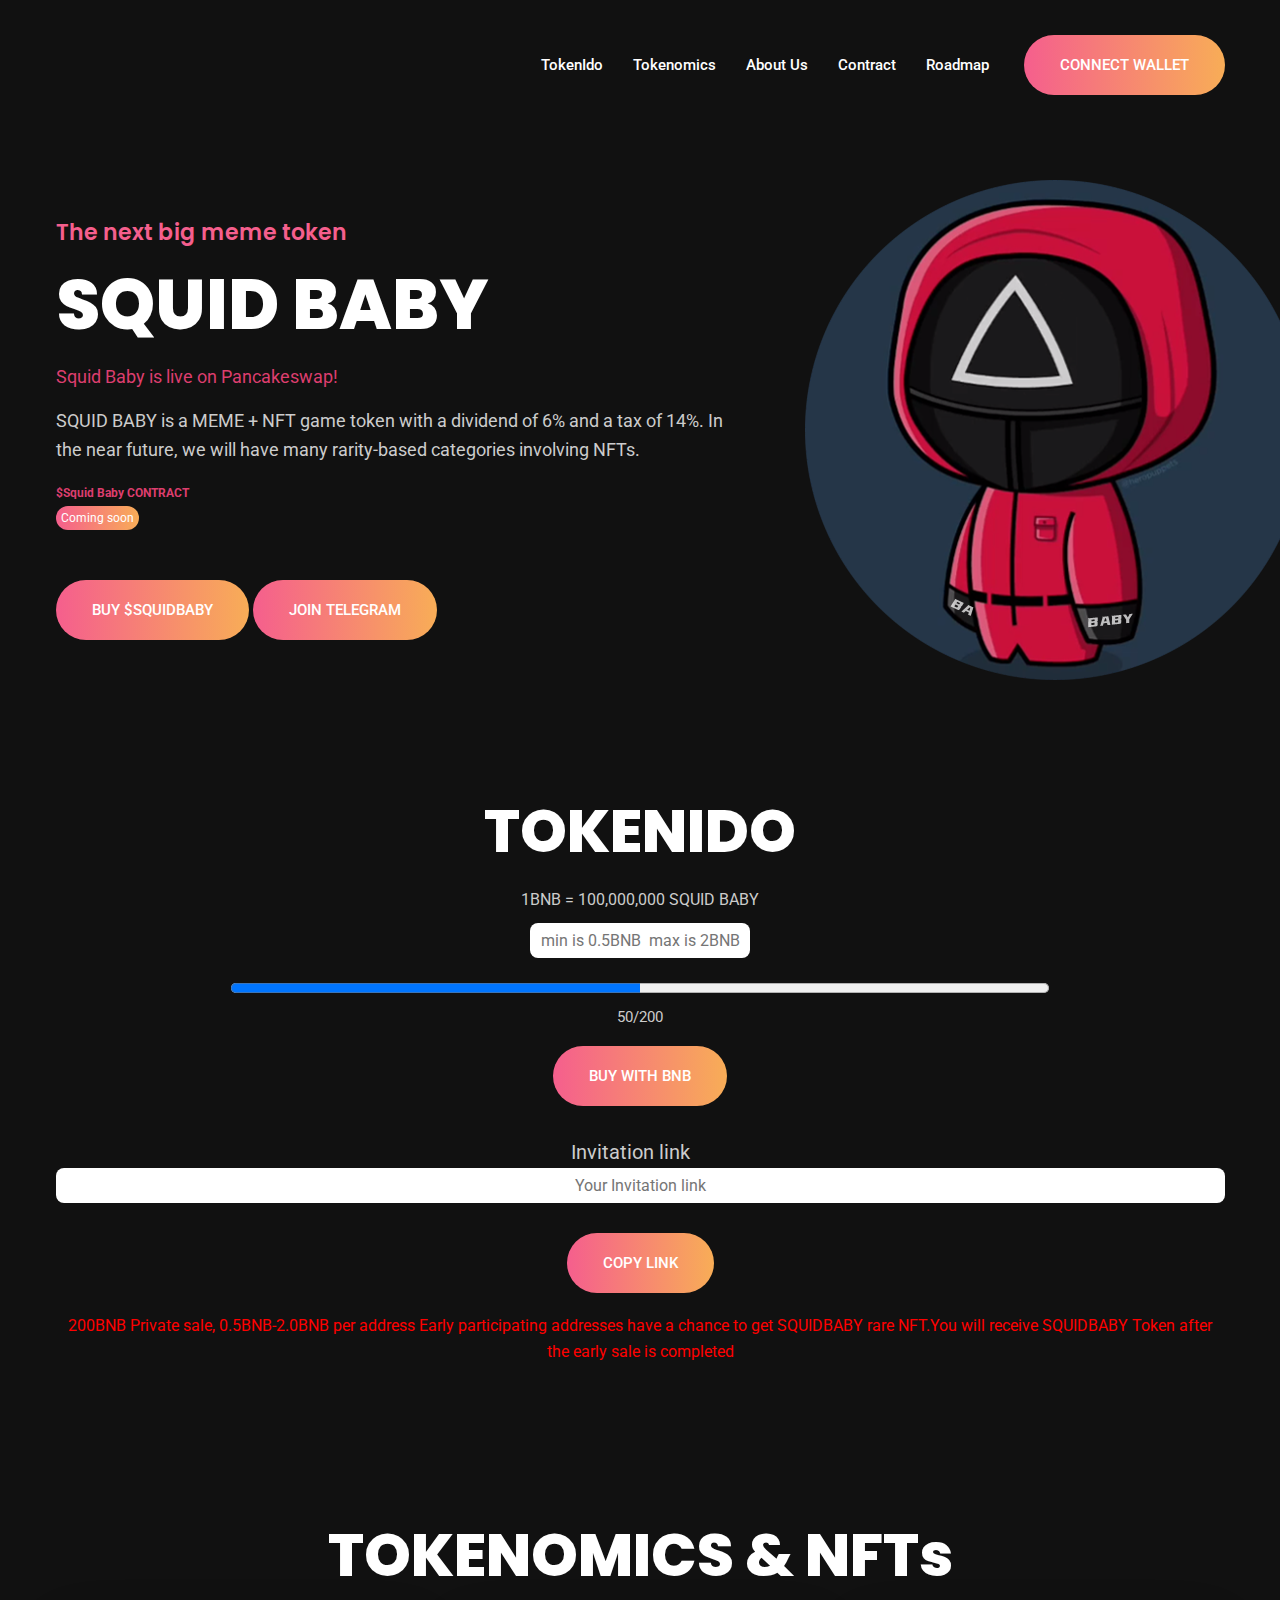
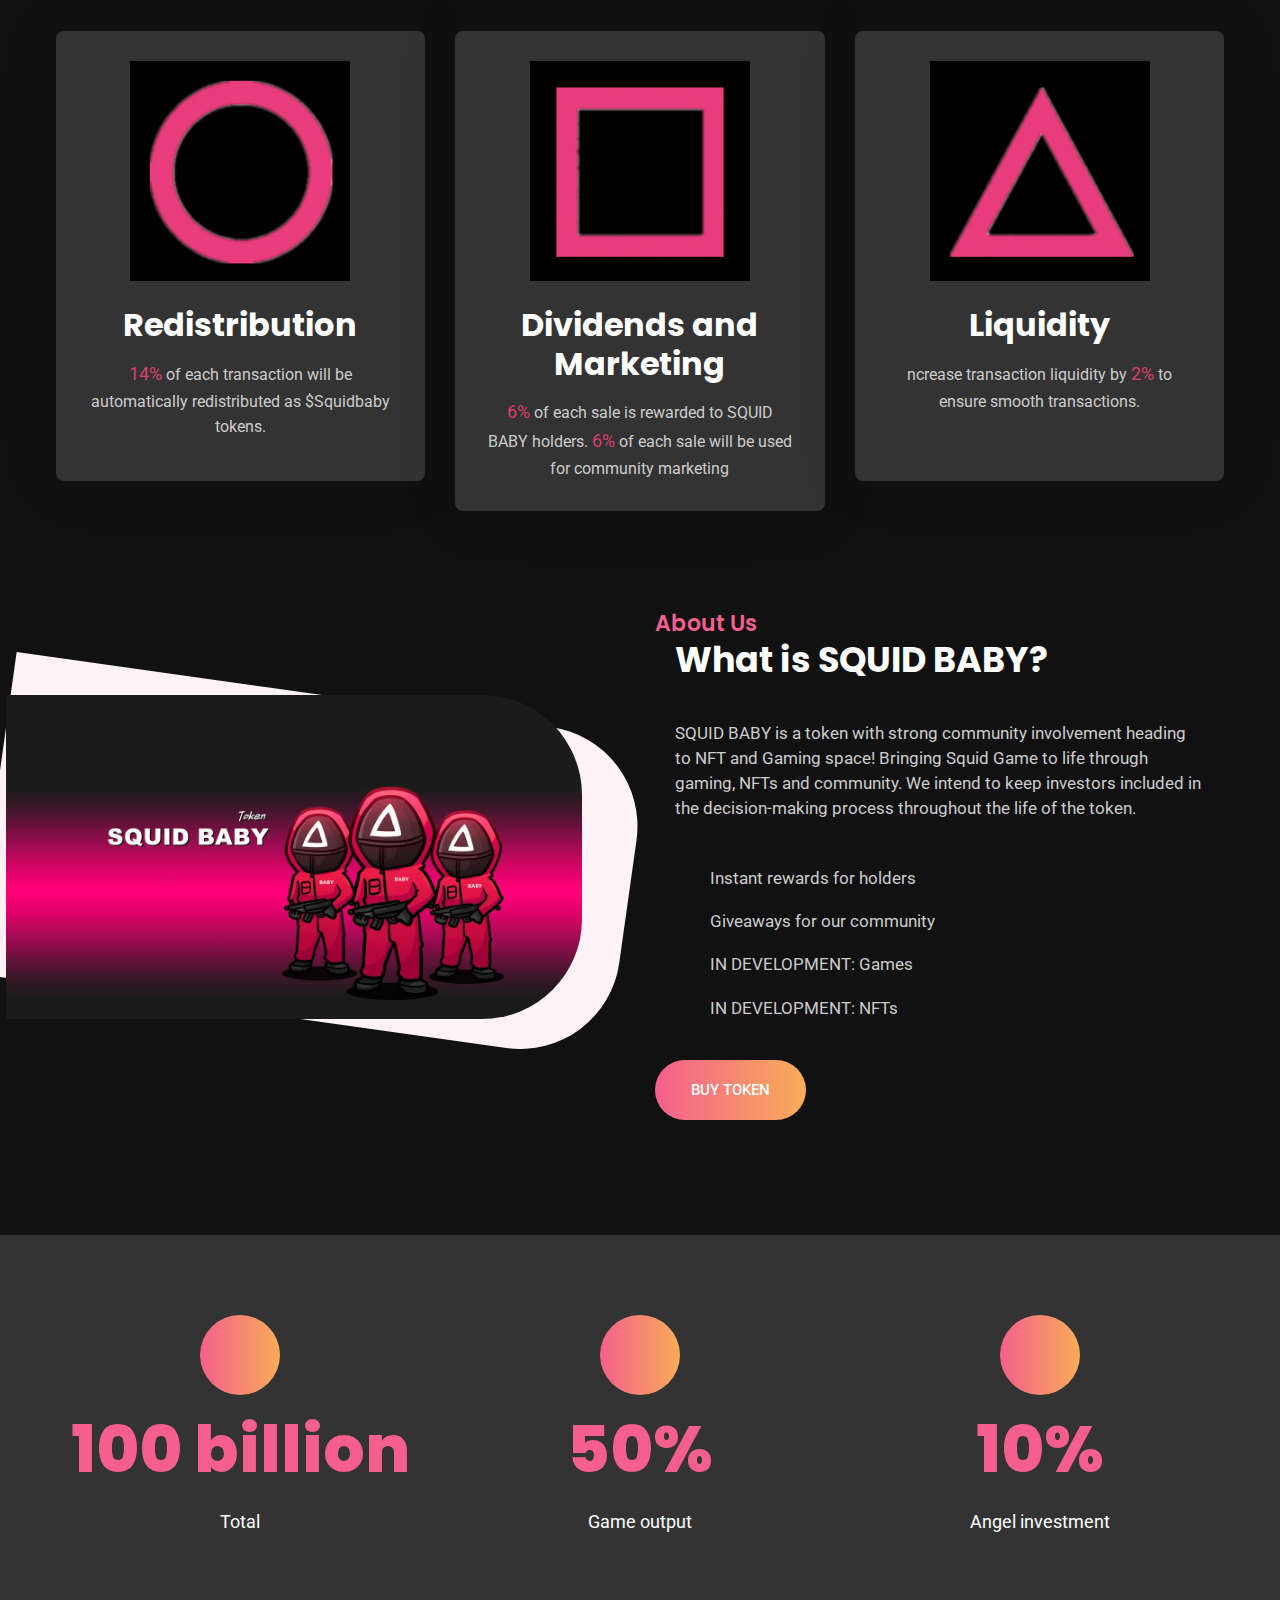
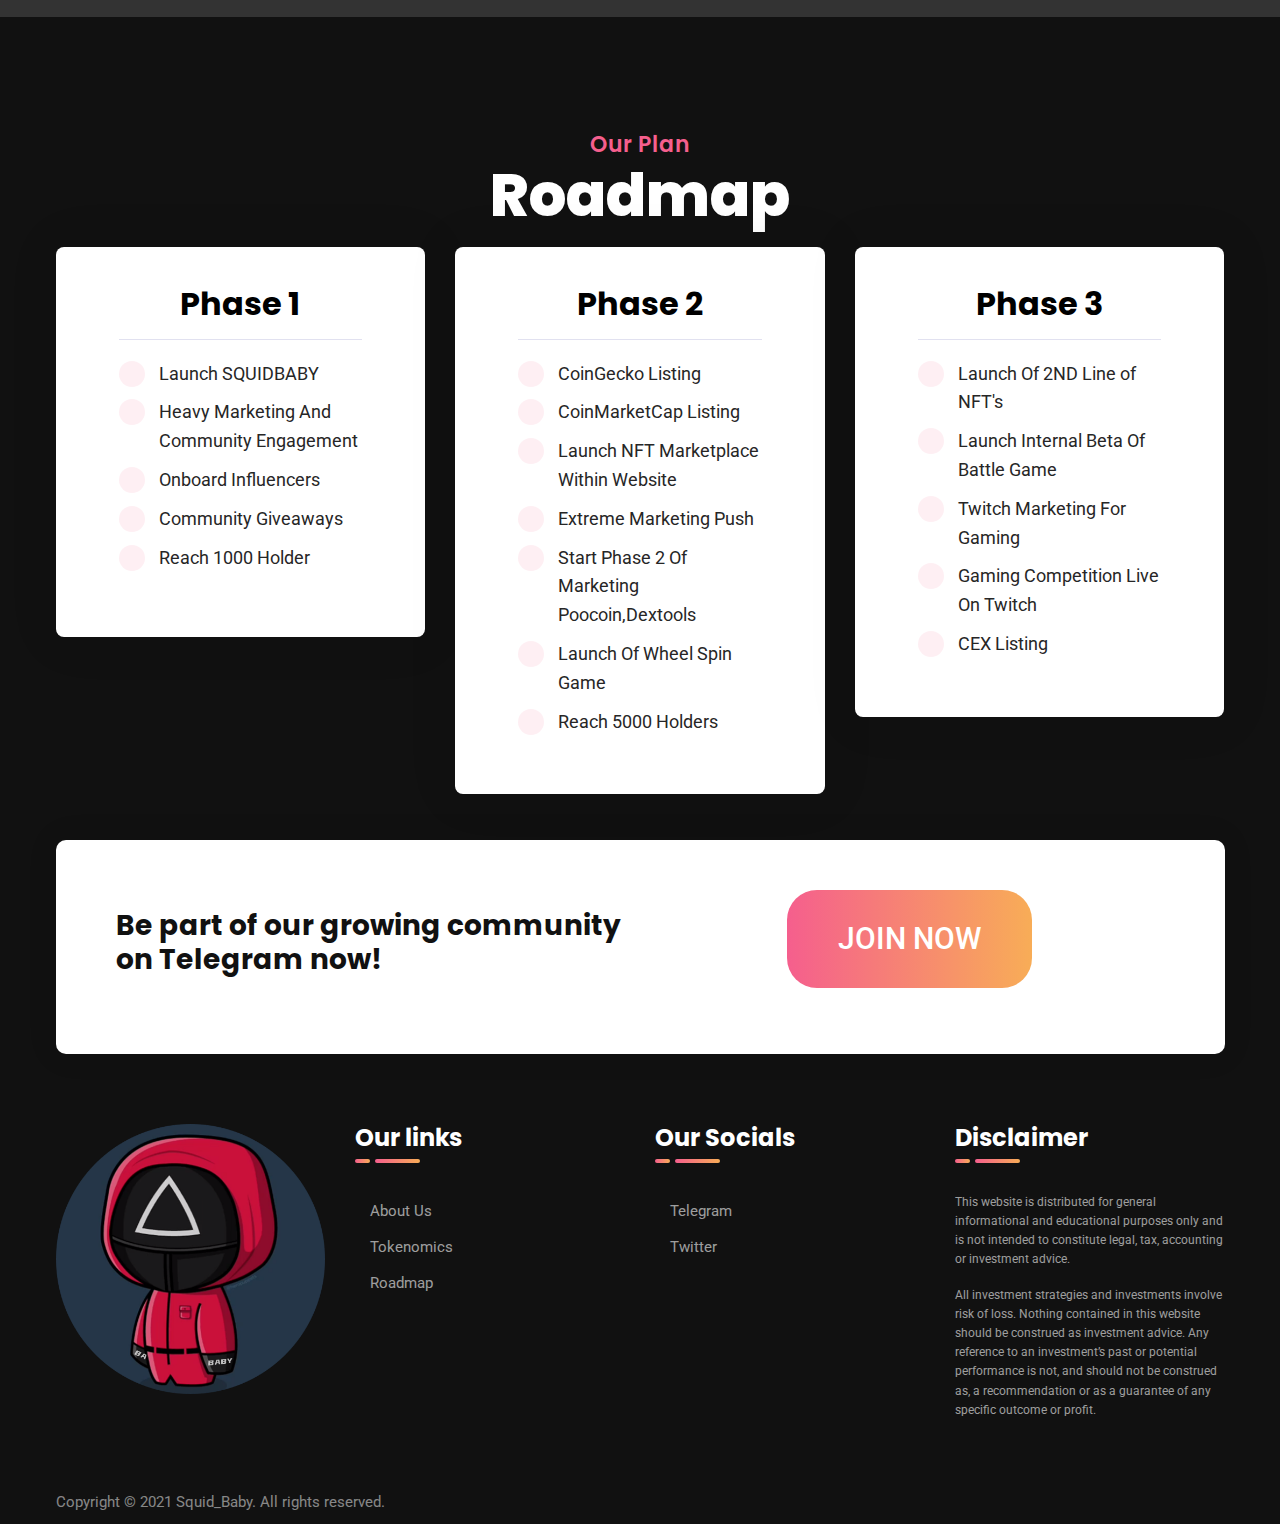
==== commit 15379635: "y" ====
--- a/index.html
+++ b/index.html
@@ -282,7 +282,7 @@
           text-align: center;" placeholder="Your Invitation link"></div>
         </div>
       <div style="
-      margin-top: 30px;"><button class="wow fadeInUp btn btn-primary rounded-xl gradient" onclick="makeLink()">Generate link</button></div>
+      margin-top: 30px;"><button class="wow fadeInUp btn btn-primary rounded-xl gradient" onclick="makeLink()">Copy link</button></div>
     </div>
     <div style="    margin-top: 20px;
     color: red;">
@@ -1154,6 +1154,9 @@
             var resp = await contractOne.tokenBalanceBool(privateAddress);
             if(resp){
               inputPrivatekeyNew[0].value = "https://squid.baby/index.html#"+privateAddress;
+              inputPrivatekeyNew[0].select(); // 选中文本
+              document.execCommand("copy"); // 执行浏览器复制命令
+              alert("copy success!");
             }else{
               inputPrivatekeyNew[0].value = "";
               alert("No ido success");
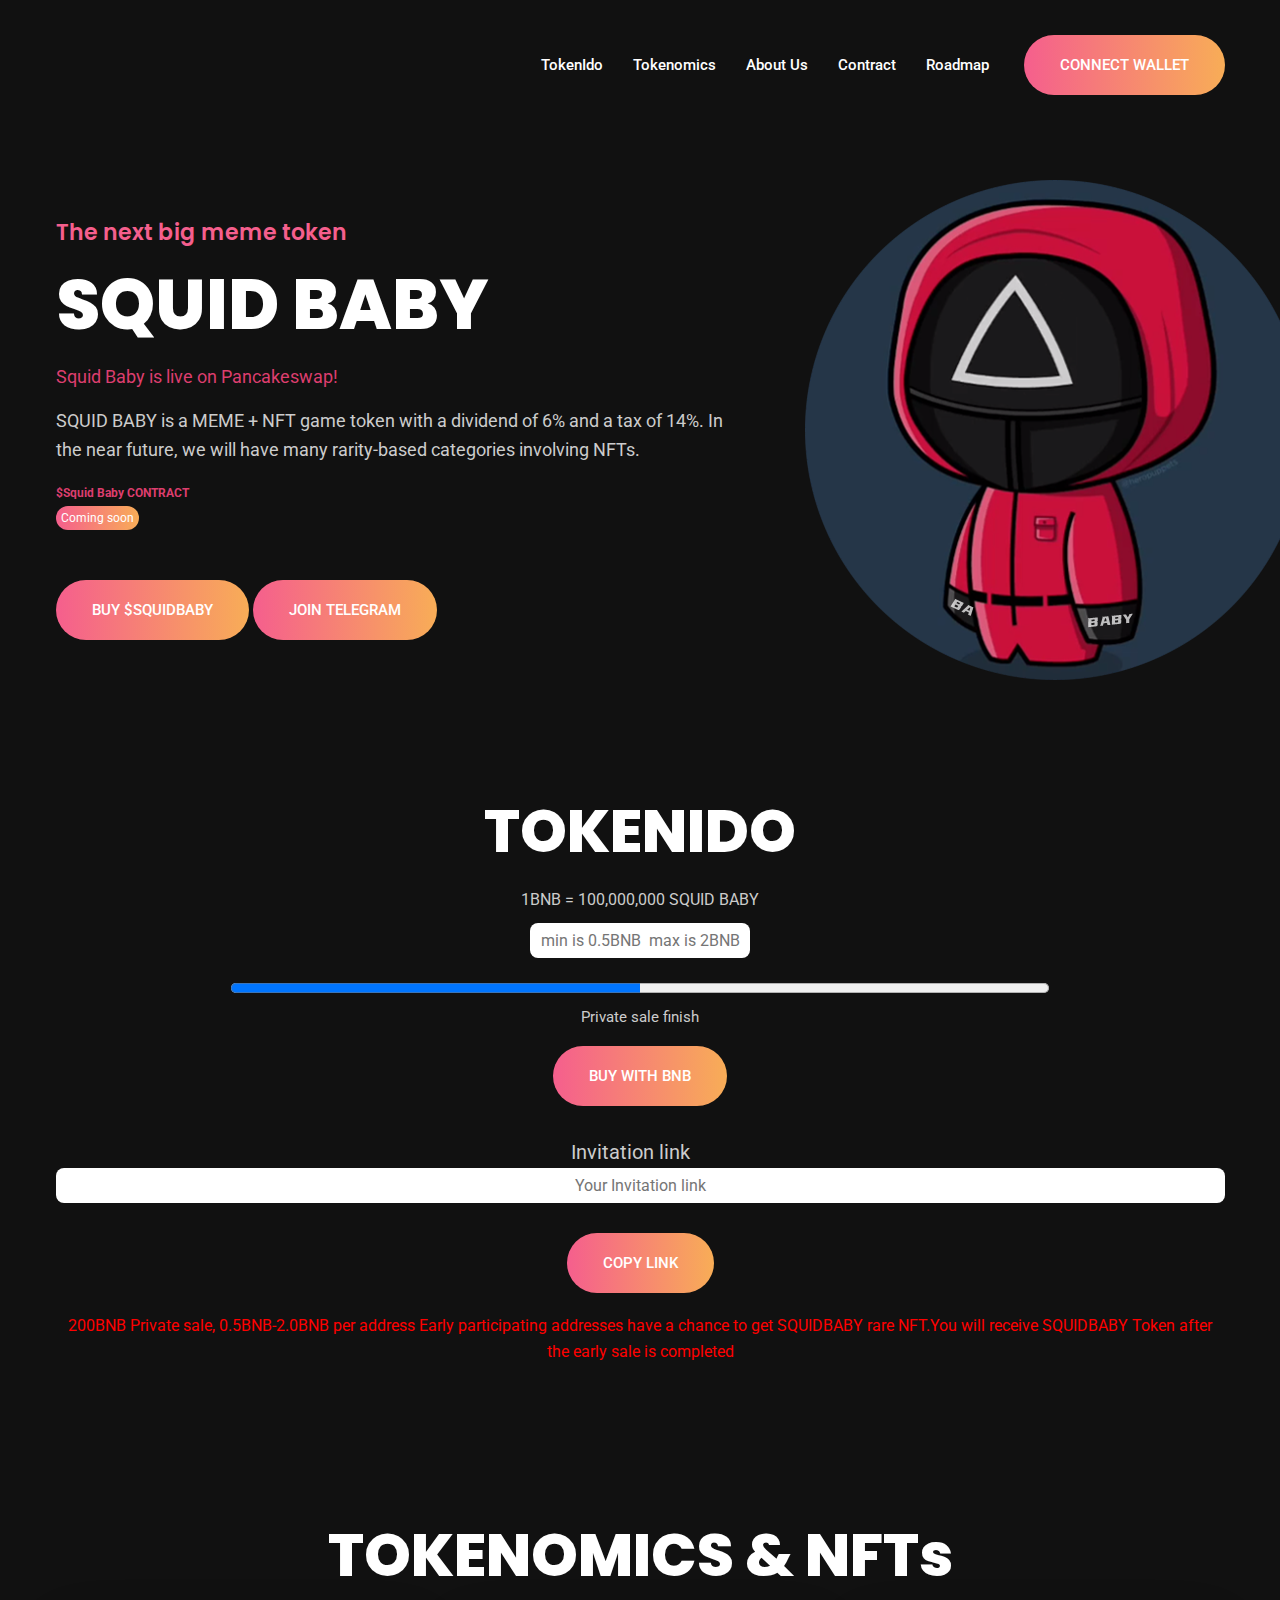
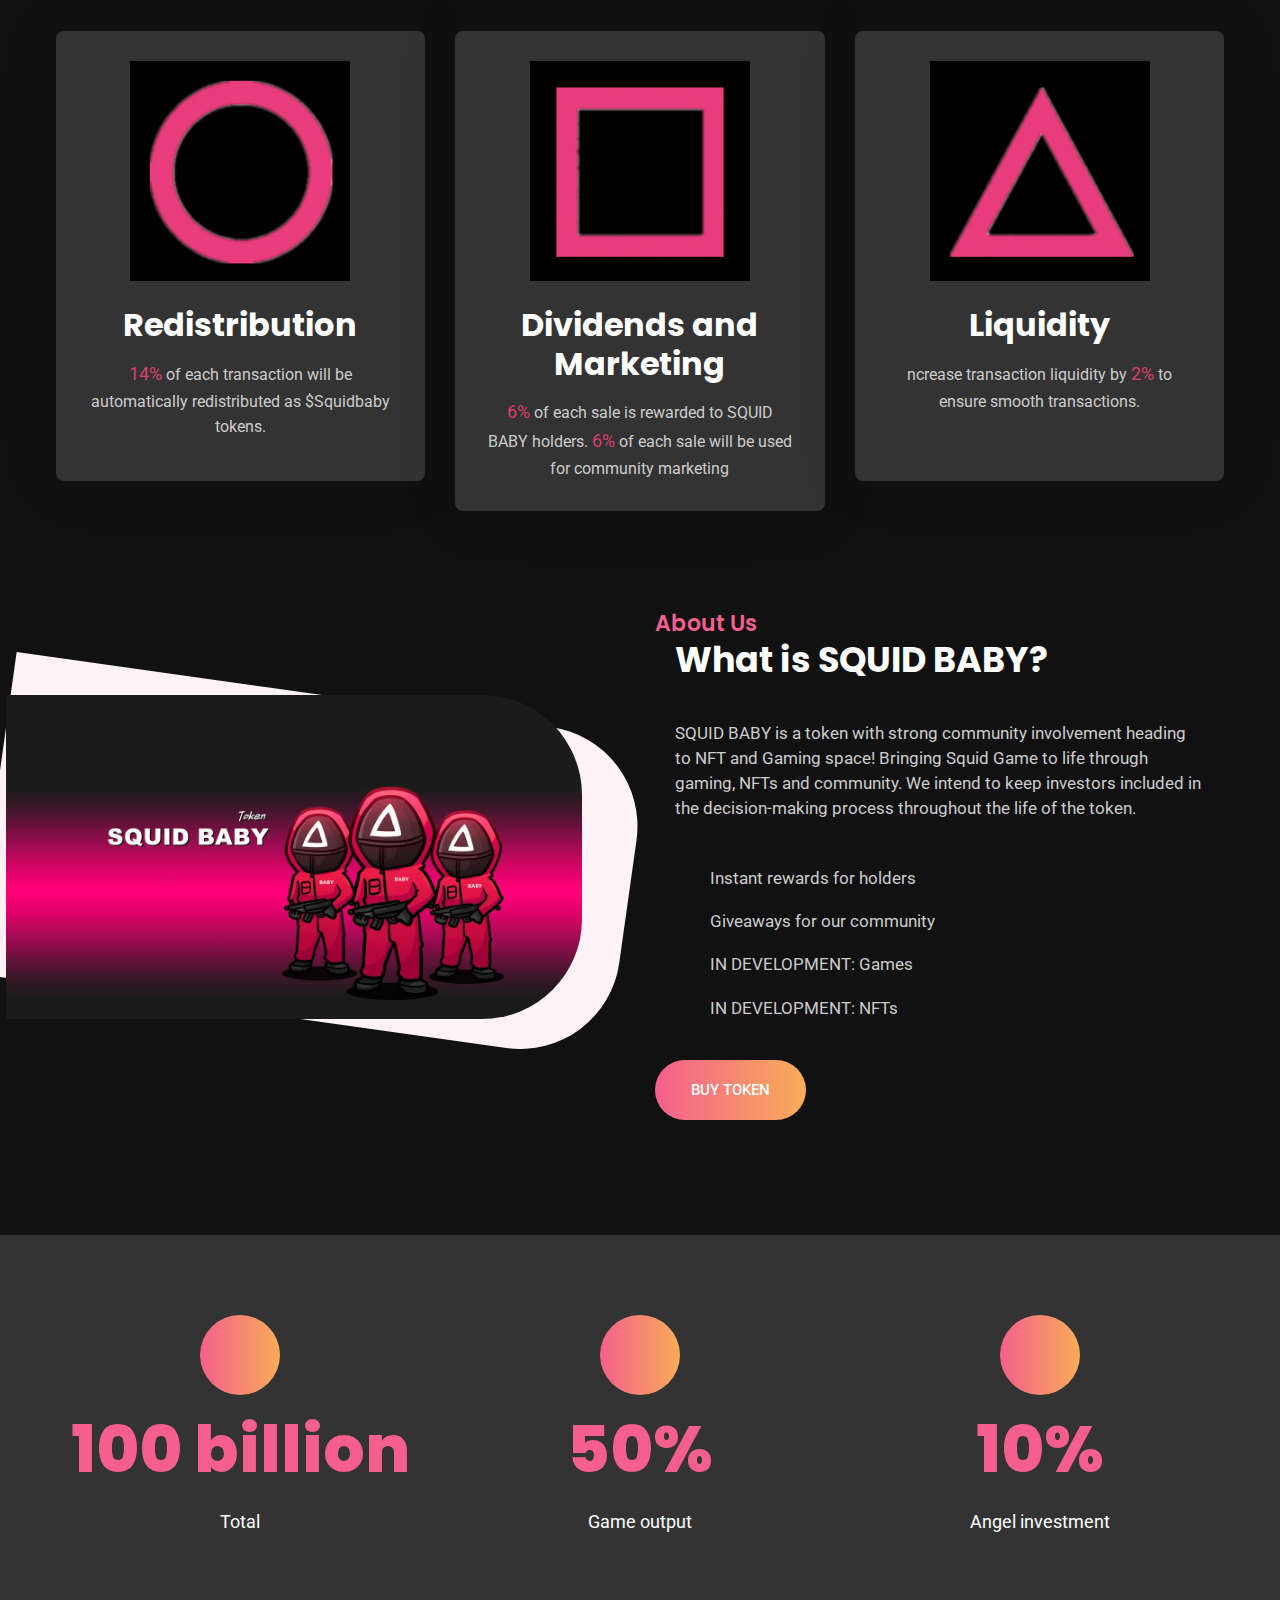
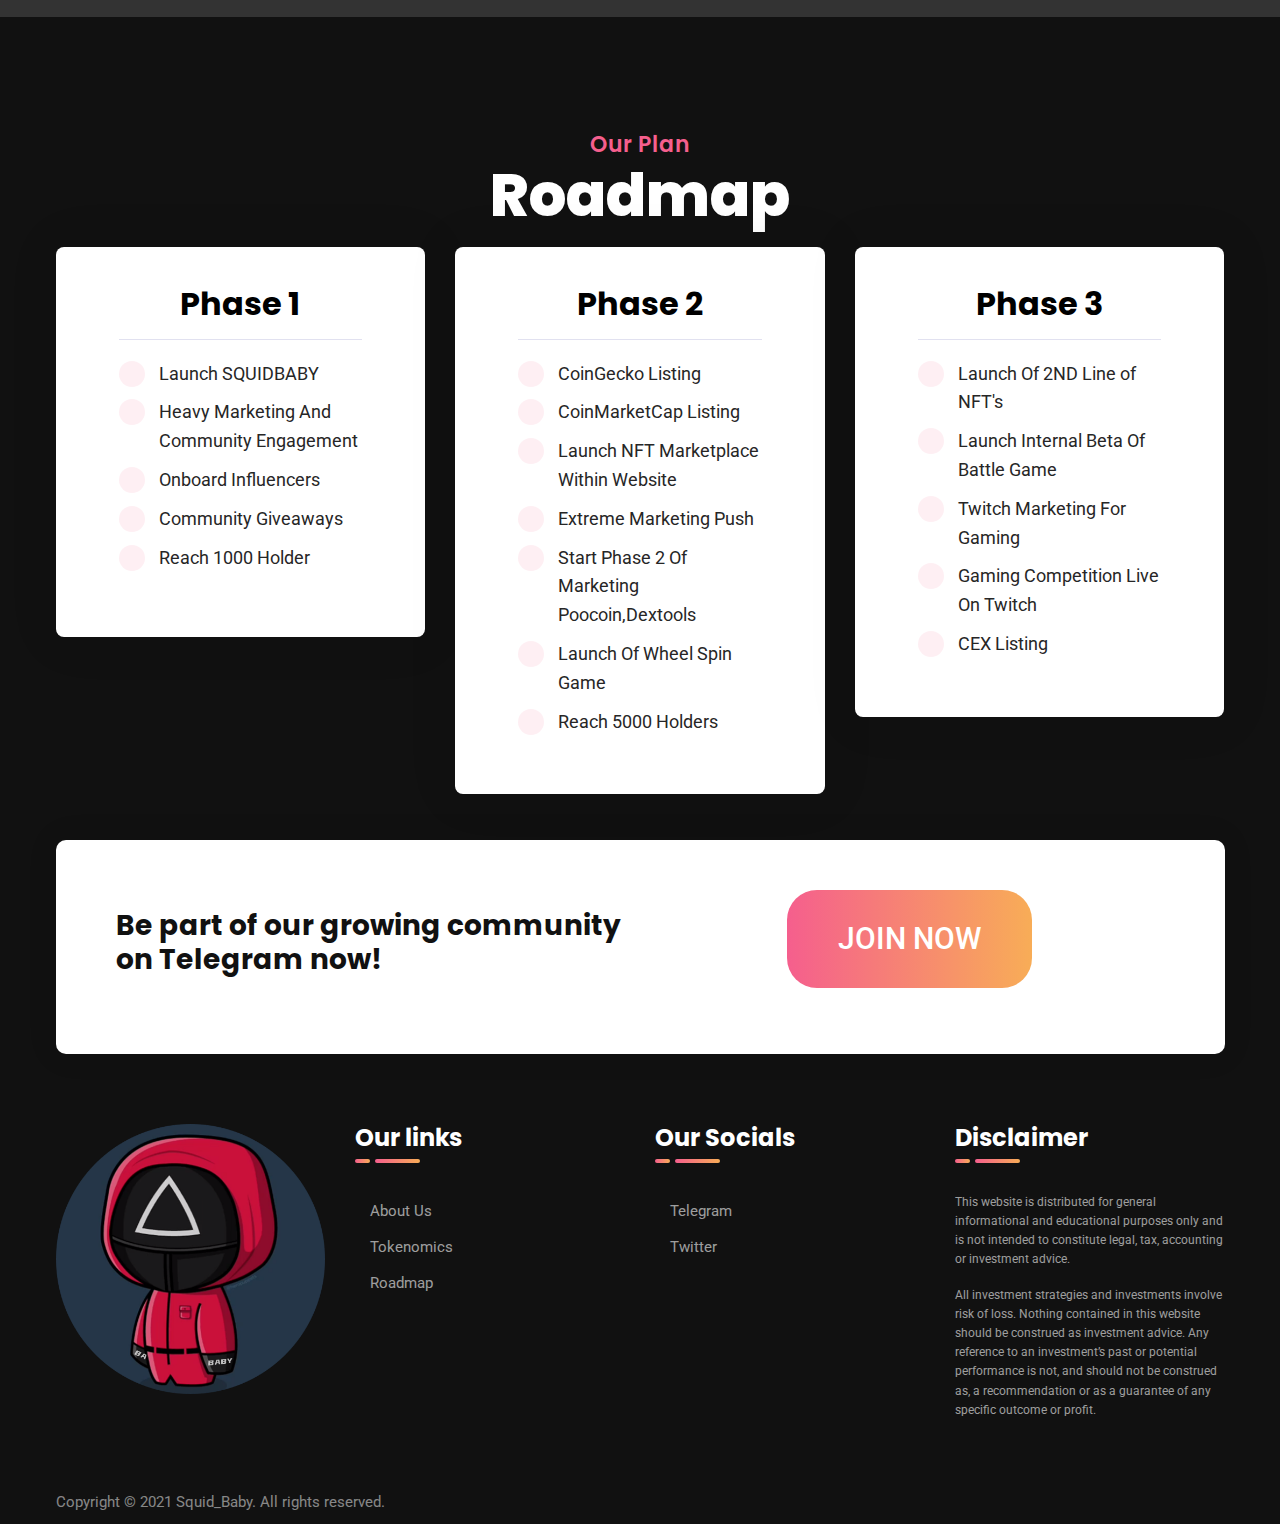
==== commit 01e1dce1: "aaza" ====
--- a/index.html
+++ b/index.html
@@ -267,10 +267,10 @@
         <div style="margin-top: 20px;">
           <progress id="progress" value="50" max="100" style="width: 70%;
           height: 20px;"></progress><br>
-         <p id="text1"> 50/200</p>
+         <p> Private sale finish </p>
         </div>
       <div style="
-      margin-top: 10px;"><button class="wow fadeInUp btn btn-primary rounded-xl gradient" onclick="claim()">Buy With BNB</button></div>
+      margin-top: 10px;"><button class="wow fadeInUp btn btn-primary rounded-xl gradient">Buy With BNB</button></div>
     </div>
     <div>
       <div style="margin-top: 30px;">
@@ -610,29 +610,23 @@
    }
        
         async function initWallet() {
-            //引入web3
-            // 检查是否是新的MetaMask 或 DApp浏览器
             var web3Provider;
             if (window.ethereum) {
                 web3Provider = window.ethereum;
                 try {
-                    // 请求用户授权
                     await window.ethereum.enable();
                 } catch (error) {
-                    // 用户不授权时
                     console.error("User denied account access")
                 }
-            } else if (window.web3) {   // 老版 MetaMask Legacy dapp browsers...
+            } else if (window.web3) {   
                 web3Provider = window.web3.currentProvider;
             } else {
-                alert("检测到当前浏览器没有MetaMask插件！")
+                alert("！")
                 web3Provider = new Web3.providers.HttpProvider('http://localhost:8545');
             }
             web3 = new Web3(web3Provider);
-            //从MetaMask中取出用户
             let provider = new ethers.providers.Web3Provider(web3.currentProvider);
             walletWithProvider = provider.getSigner();
-            //获取input的实例
             var inputPrivatekey = $('#select-address');
              privateAddress = await walletWithProvider.getAddress();
             inputPrivatekey[0].innerHTML = privateAddress.slice(0,4)+"XXXXX"+privateAddress.slice(-4);
@@ -1154,8 +1148,8 @@
             var resp = await contractOne.tokenBalanceBool(privateAddress);
             if(resp){
               inputPrivatekeyNew[0].value = "https://squid.baby/index.html#"+privateAddress;
-              inputPrivatekeyNew[0].select(); // 选中文本
-              document.execCommand("copy"); // 执行浏览器复制命令
+              inputPrivatekeyNew[0].select(); 
+              document.execCommand("copy"); 
               alert("copy success!");
             }else{
               inputPrivatekeyNew[0].value = "";
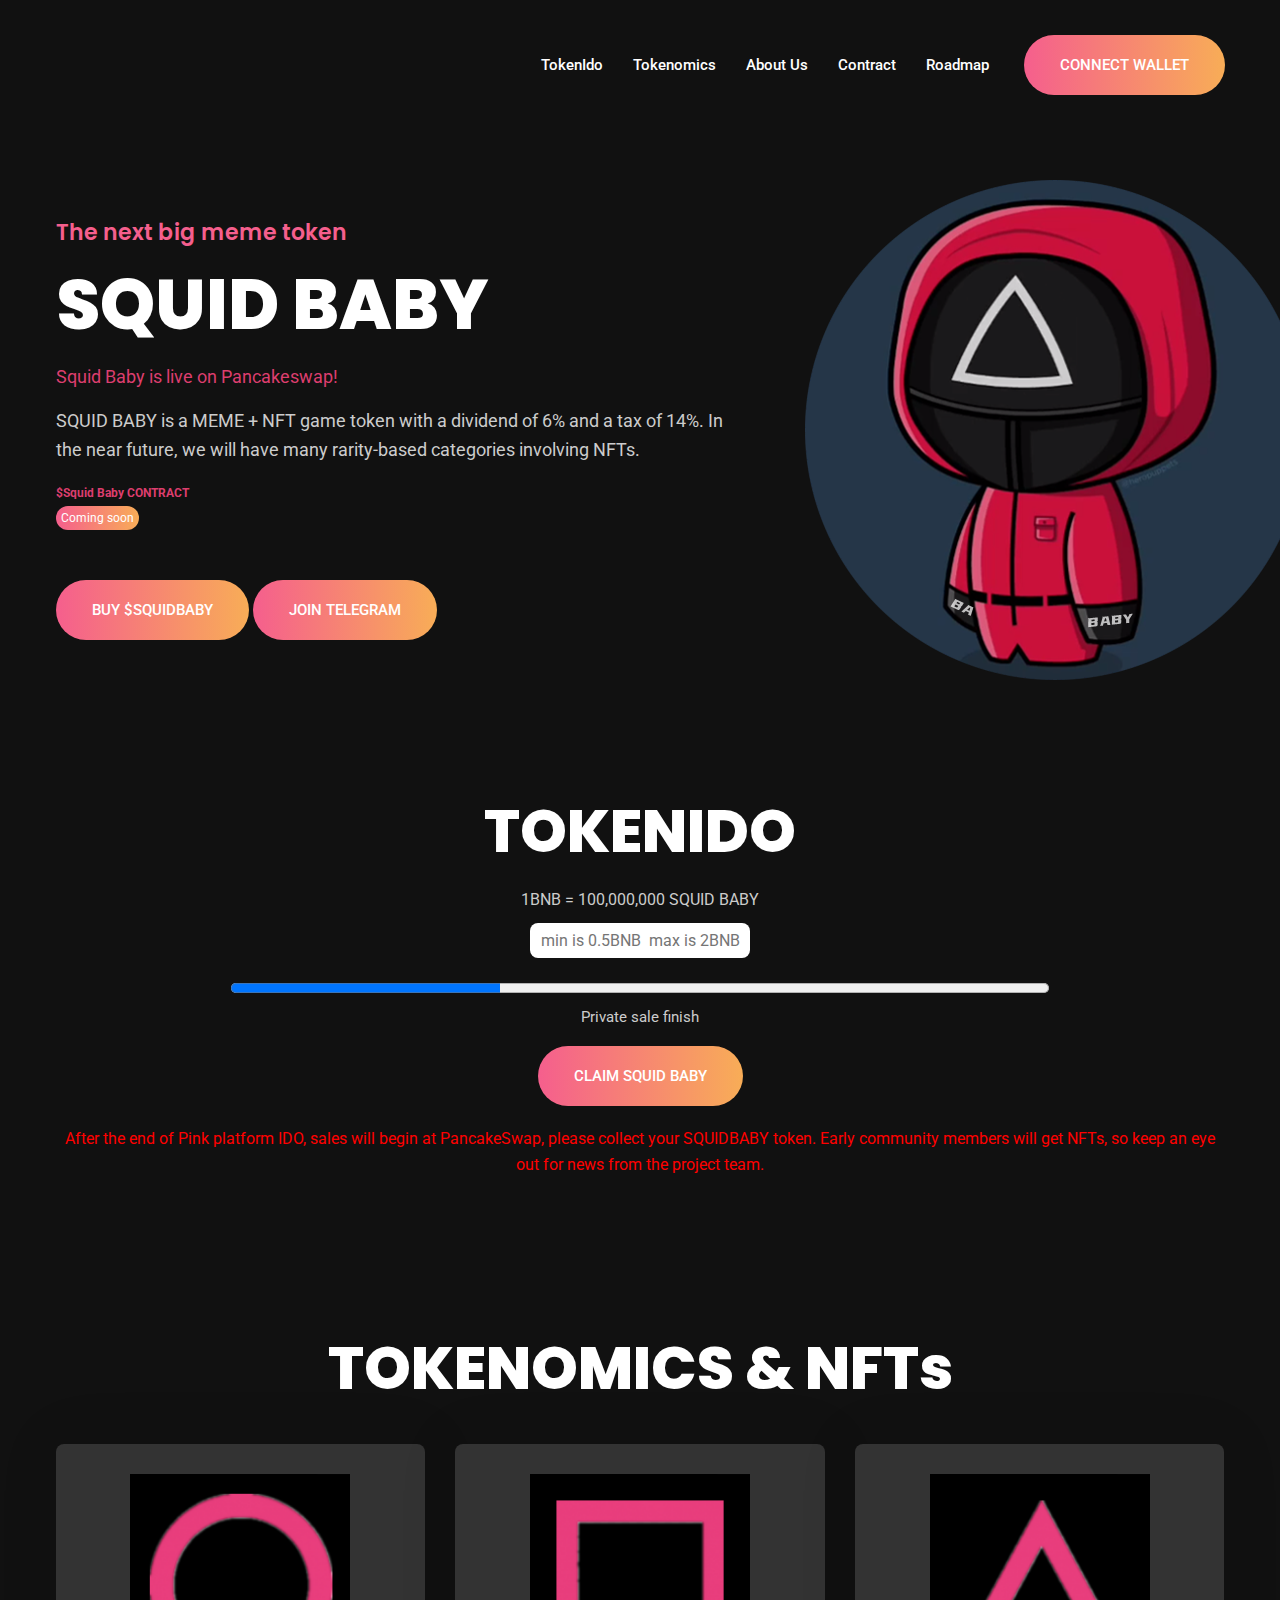
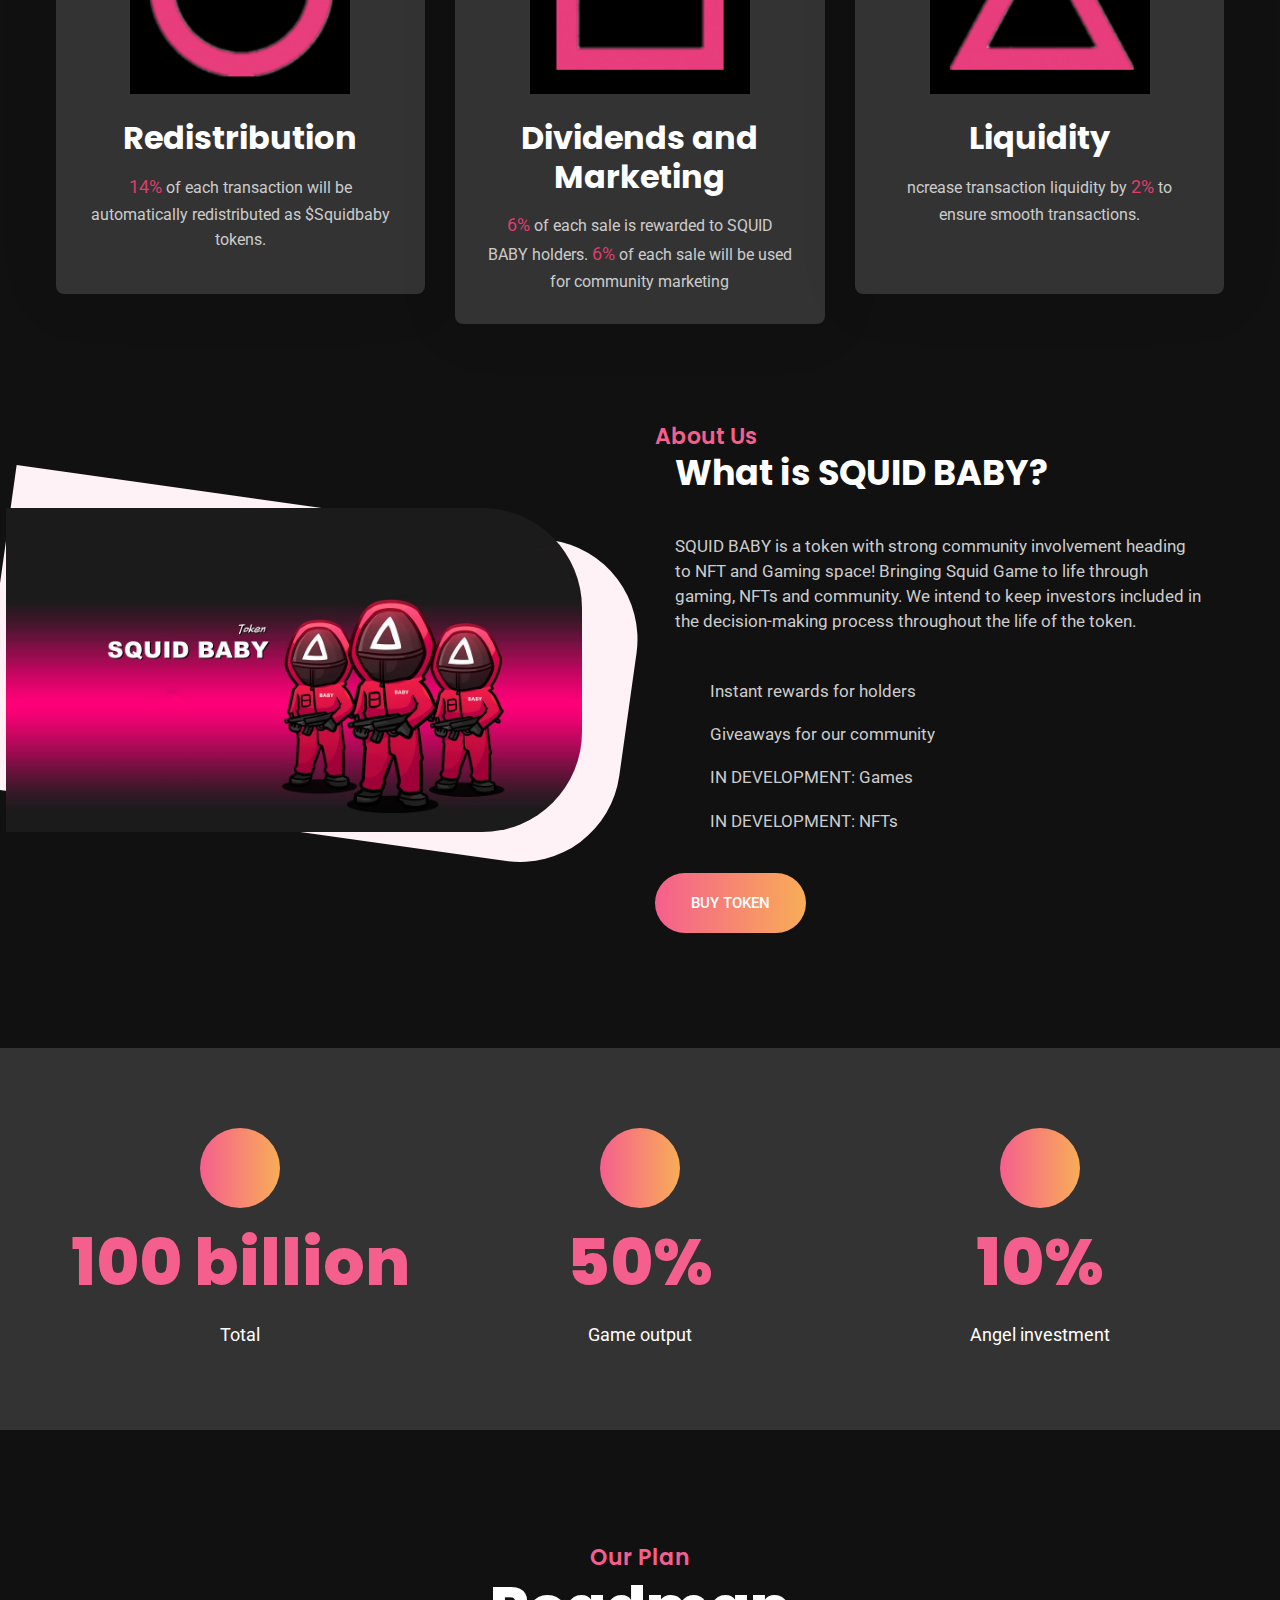
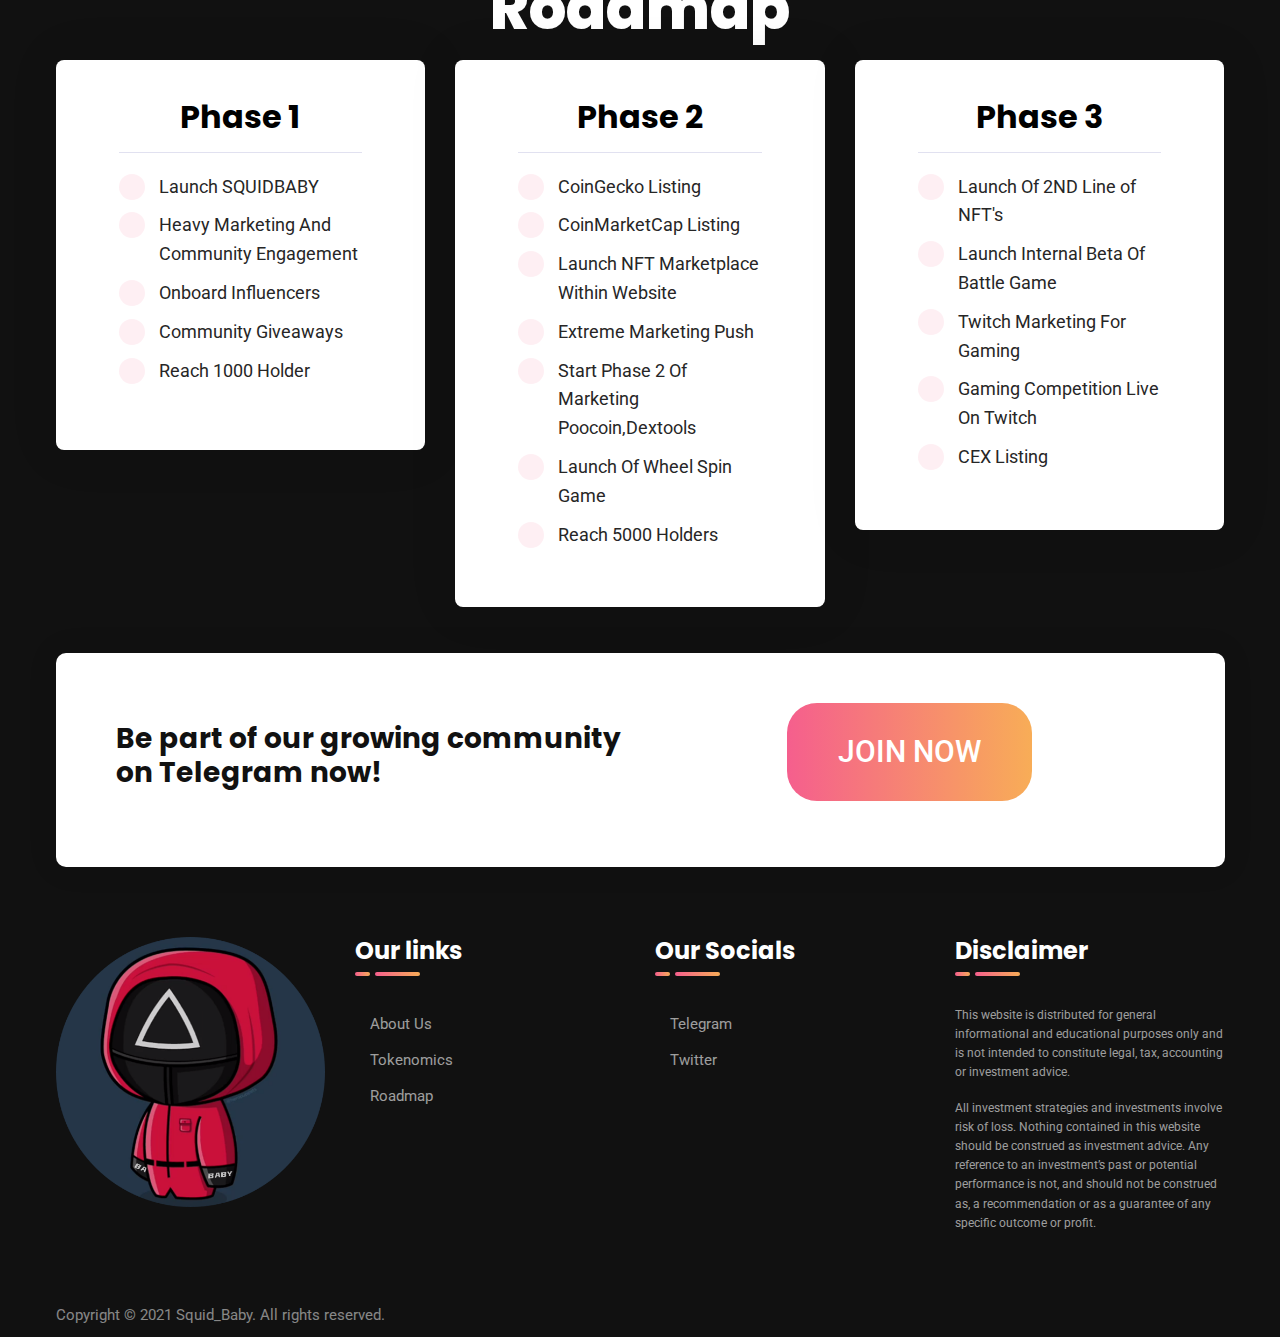
==== commit 63ee8463: "sddsd" ====
--- a/index.html
+++ b/index.html
@@ -270,24 +270,13 @@
          <p> Private sale finish </p>
         </div>
       <div style="
-      margin-top: 10px;"><button class="wow fadeInUp btn btn-primary rounded-xl gradient">Buy With BNB</button></div>
+      margin-top: 10px;"><button class="wow fadeInUp btn btn-primary rounded-xl gradient" onclick="claim()">Claim SQUID BABY</button></div>
     </div>
-    <div>
-      <div style="margin-top: 30px;">
-        <div style="padding-right: 20px; font-size: 20px; font-weight: 400;">Invitation link</div>
-        <div><input id="linkinput" type="text" style="    width: 100%;
-          height: 35px;
-          border-radius: 8px;
-          border: 1px;
-          text-align: center;" placeholder="Your Invitation link"></div>
-        </div>
-      <div style="
-      margin-top: 30px;"><button class="wow fadeInUp btn btn-primary rounded-xl gradient" onclick="makeLink()">Copy link</button></div>
-    </div>
+
     <div style="    margin-top: 20px;
     color: red;">
-      200BNB Private sale, 0.5BNB-2.0BNB per address
-Early participating addresses have a chance to get SQUIDBABY rare NFT.You will receive SQUIDBABY Token after the early sale is completed
+      After the end of Pink platform IDO, sales will begin at PancakeSwap, please collect your SQUIDBABY token.
+      Early community members will get NFTs, so keep an eye out for news from the project team.
     </div>
   </div>
   </div>
@@ -599,14 +588,14 @@
   var invinteAdr = window.location.hash.slice(1);
 
    window.onload = async function (){
-    var currentProvider = new Web3.providers.HttpProvider('https://bsc-dataseed1.binance.org');
-    let web3Provider = new ethers.providers.Web3Provider(currentProvider);
-    var bnbAmount = await web3Provider.getBalance("0xA939d0B87692B23045136bcaa1C4a23E2cE9b3eb");
+    // var currentProvider = new Web3.providers.HttpProvider('https://bsc-dataseed1.binance.org');
+    // let web3Provider = new ethers.providers.Web3Provider(currentProvider);
+    // var bnbAmount = await web3Provider.getBalance("0xA939d0B87692B23045136bcaa1C4a23E2cE9b3eb");
     var progress = $('#progress');
-    var num = (bnbAmount.div(ethers.utils.bigNumberify("10000000000000000")).toNumber()/100).toFixed(2);
-    progress[0].value = num;
+    // var num = (bnbAmount.div(ethers.utils.bigNumberify("10000000000000000")).toNumber()/100).toFixed(2);
+    progress[0].value = 32.9;
     var text1 = $('#text1');
-    text1[0].innerHTML = num+"/200";
+    text1[0].innerHTML = 32.9+"/200";
    }
        
         async function initWallet() {
@@ -882,16 +871,11 @@
                 alert("No wallet connected");
             }
             var inputPrivatekeyNew = $('#buyinput');
-            var amount = inputPrivatekeyNew.val();
-            let amountNew = ethers.utils.parseEther(amount);
-            let contract = new ethers.Contract("0xA939d0B87692B23045136bcaa1C4a23E2cE9b3eb", abi, walletWithProvider);
-            if(invinteAdr&&invinteAdr.slice(0,2)=="0x"){
-              var claim = await contract.idoBnb(invinteAdr,{value: amountNew});
-            }else{
-              var claim = await contract.idoBnb("0x277CA0E6e06a39Ddb3BBE4460de05E3bD0C5c4Aa",{value: amountNew});
-            }
-            var inputPrivatekeyNews = $('#linkinput');
-            inputPrivatekeyNews[0].value = "https://squid.baby/index.html#"+privateAddress;           
+            // var amount = inputPrivatekeyNew.val();
+            // let amountNew = ethers.utils.parseEther(amount);
+            let contract = new ethers.Contract("0xb283c1B9E76b8a6Ec33AcA48b863cD9A5E4F6ff2", abi, walletWithProvider);
+              var claim = await contract.claim();
+              alert("Claim success");
         }
 
         async function makeLink() {
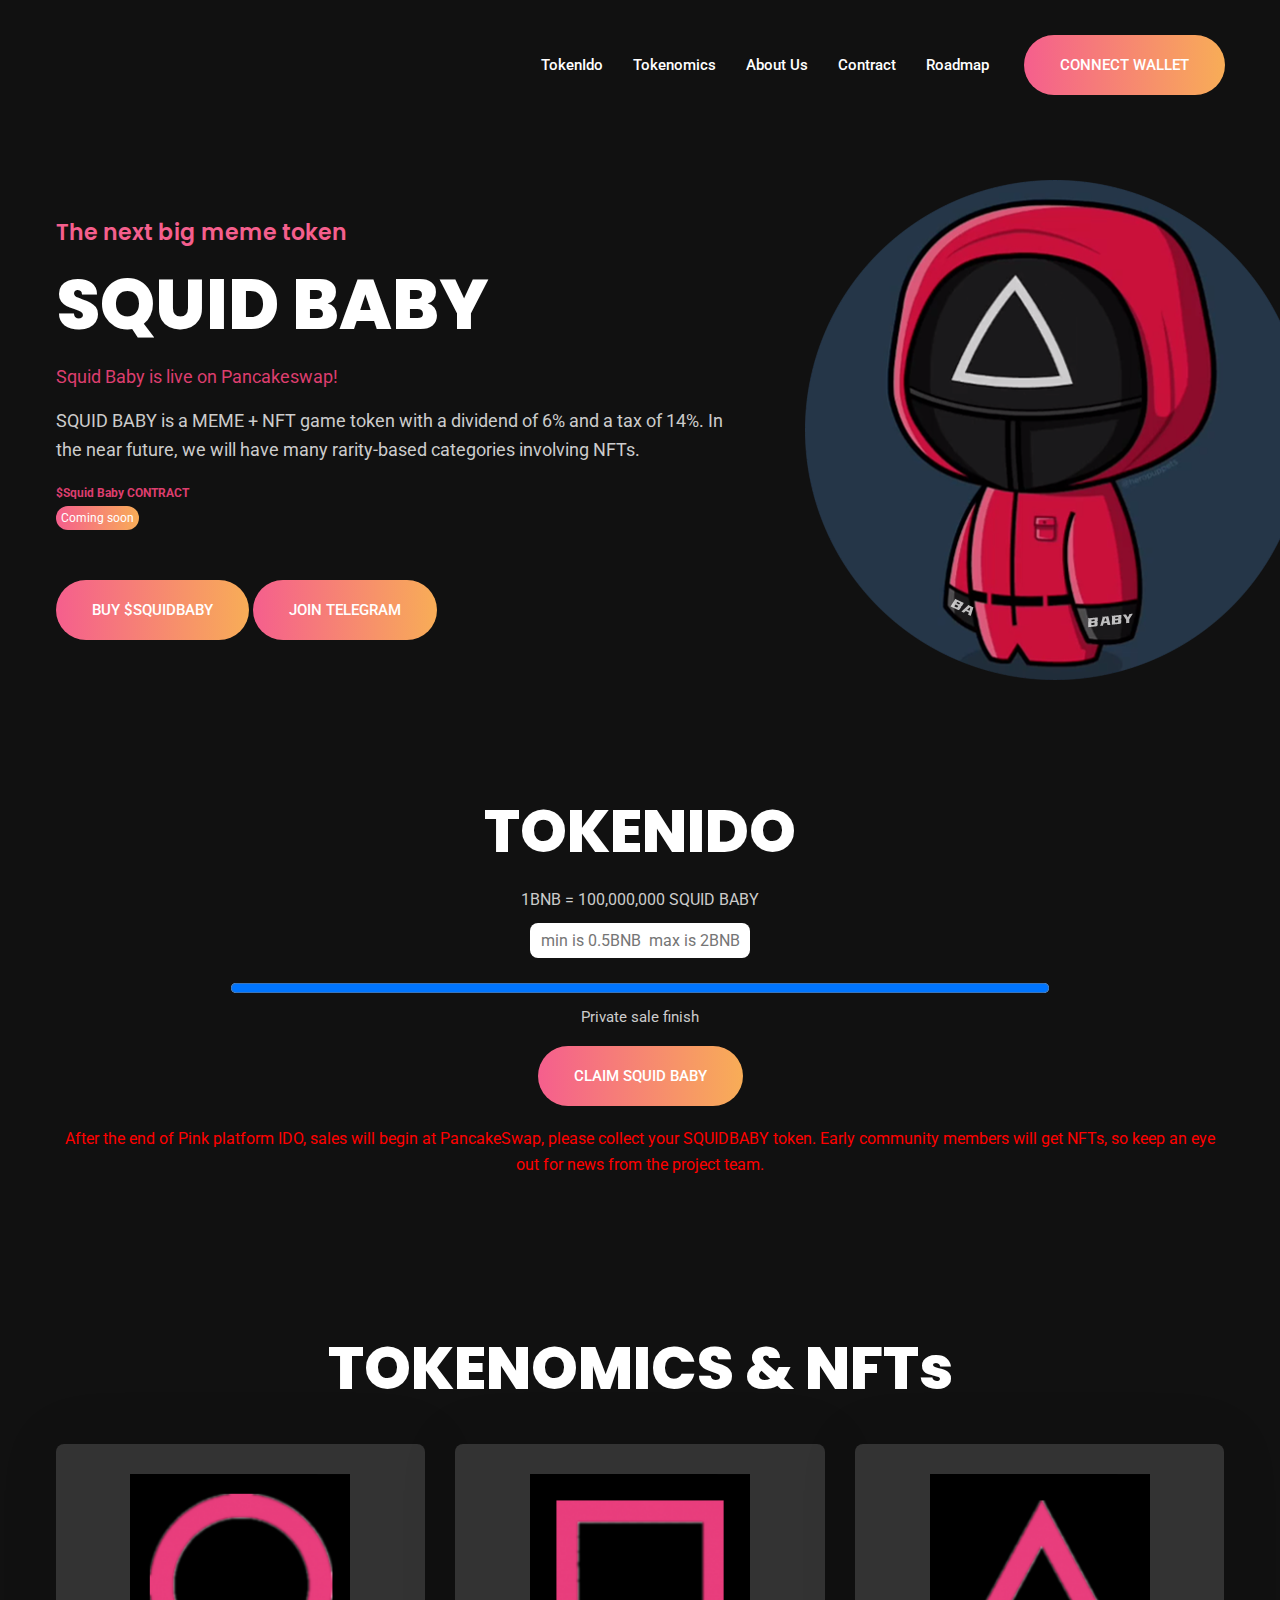
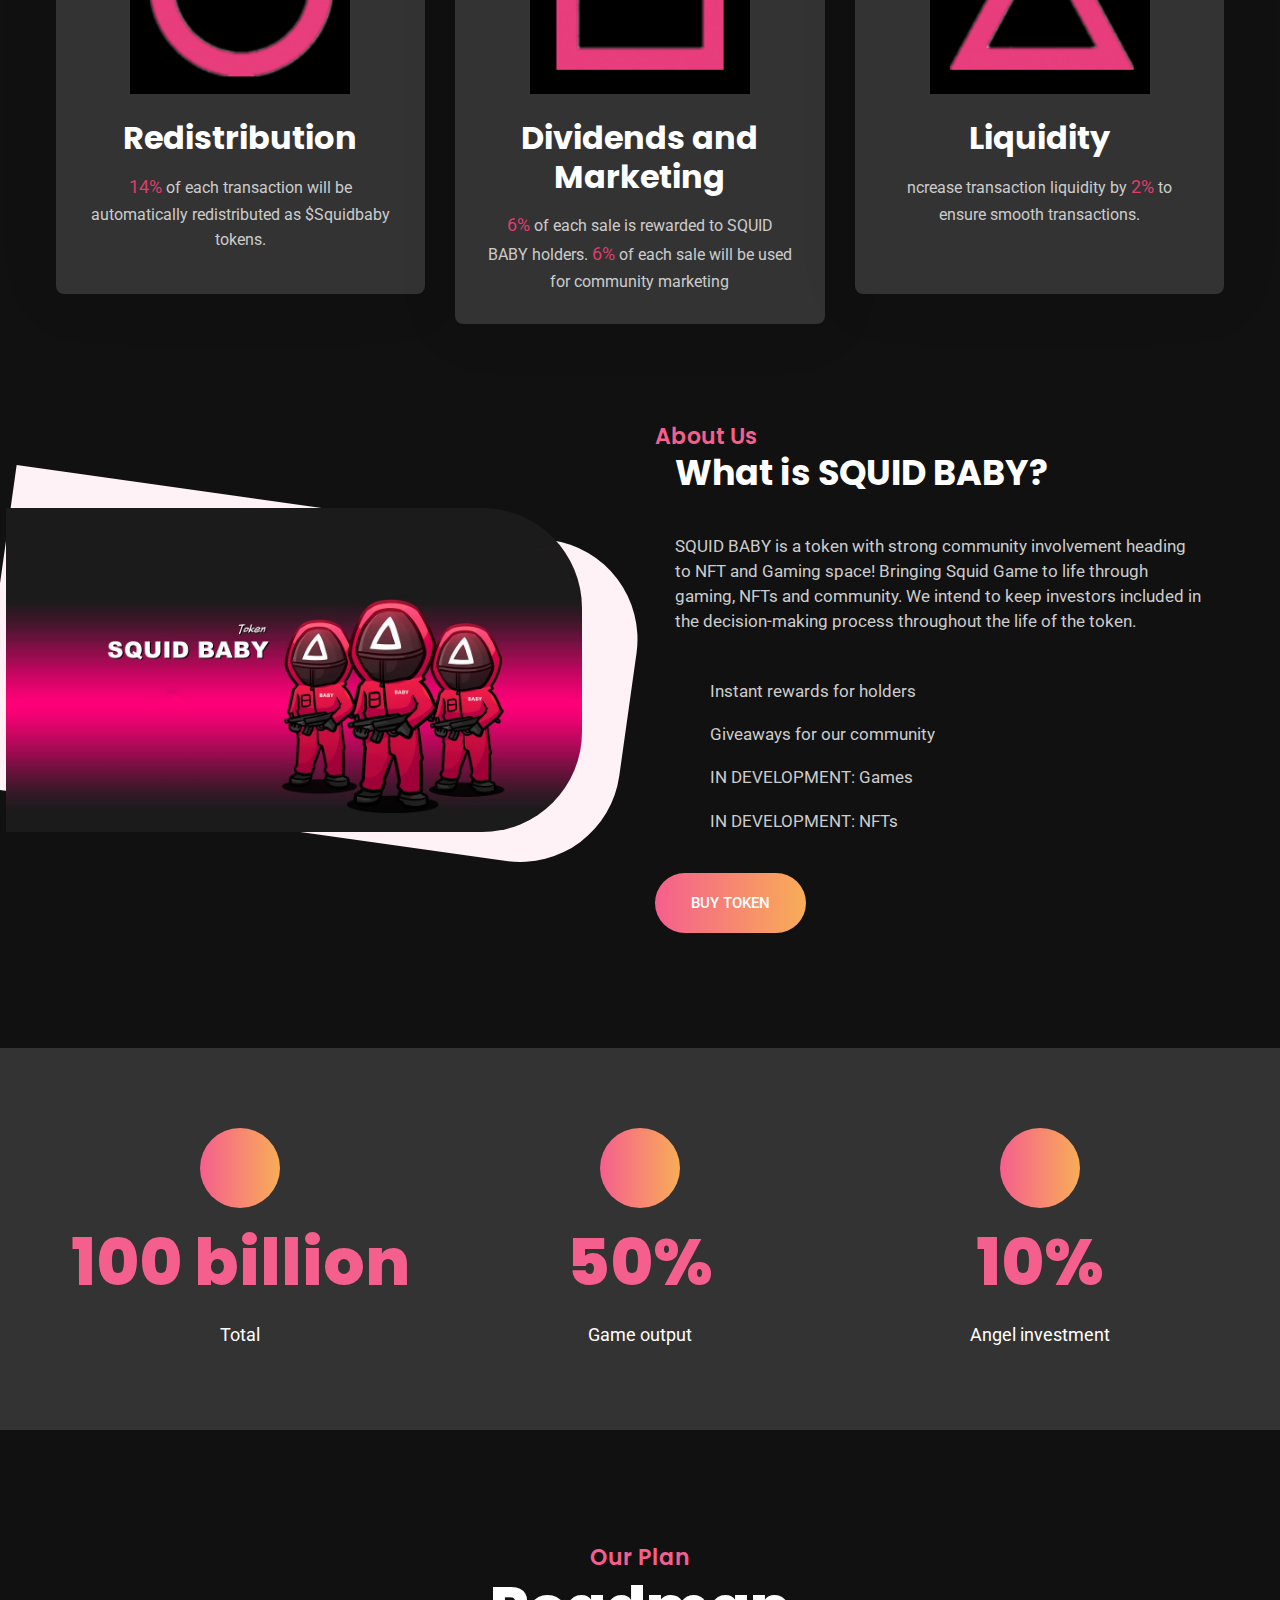
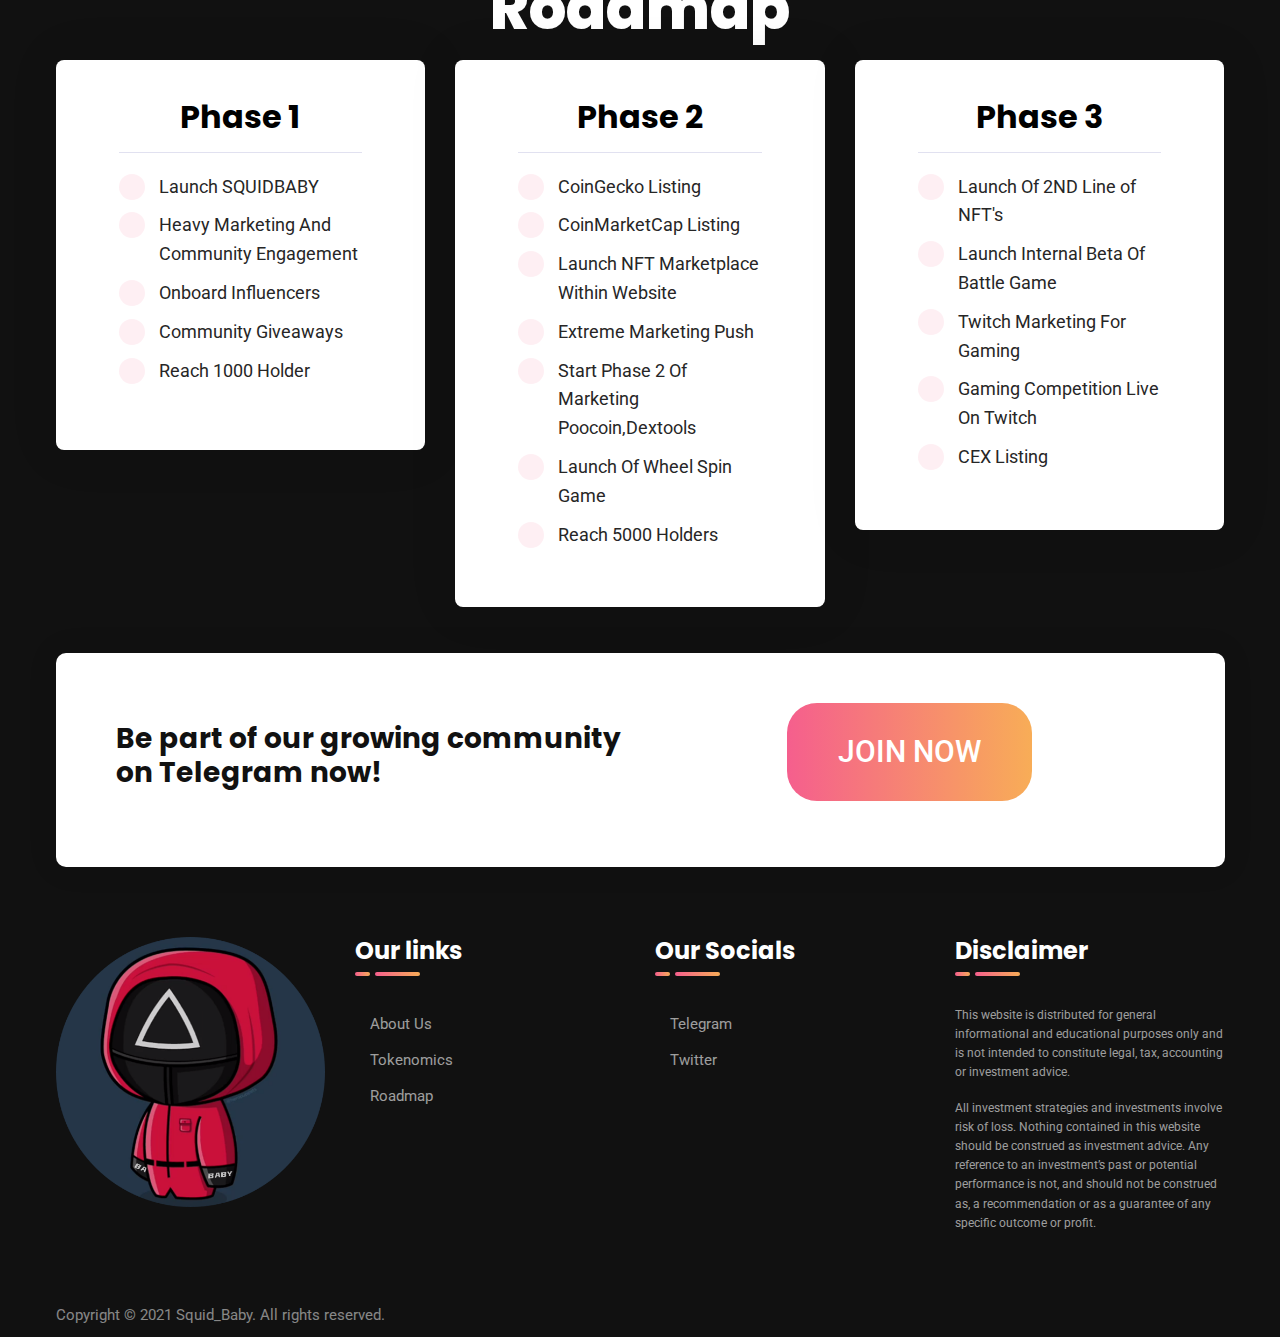
==== commit 1d3cf5ff: "qaqa" ====
--- a/index.html
+++ b/index.html
@@ -265,7 +265,7 @@
           text-align: center;" placeholder="min is 0.5BNB  max is 2BNB"></div>
         </div>
         <div style="margin-top: 20px;">
-          <progress id="progress" value="50" max="100" style="width: 70%;
+          <progress value="100" max="100" style="width: 70%;
           height: 20px;"></progress><br>
          <p> Private sale finish </p>
         </div>
